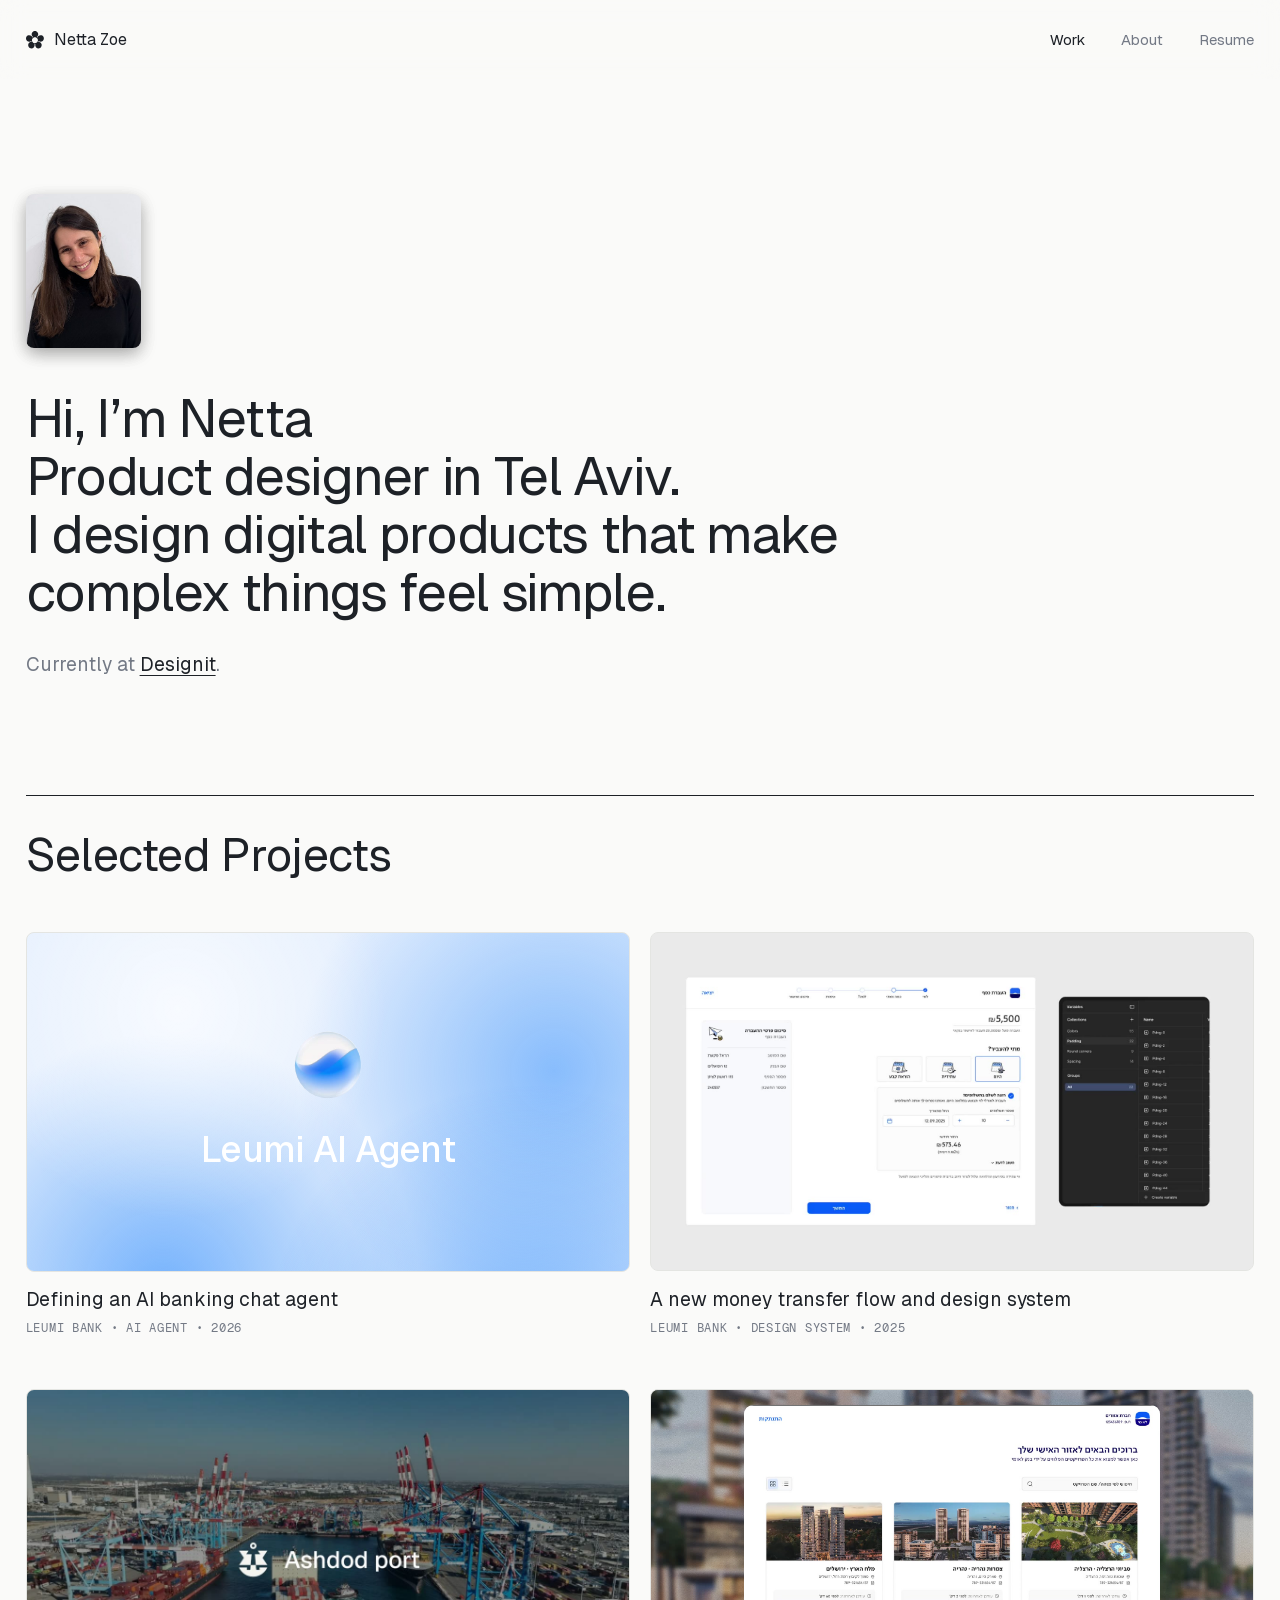
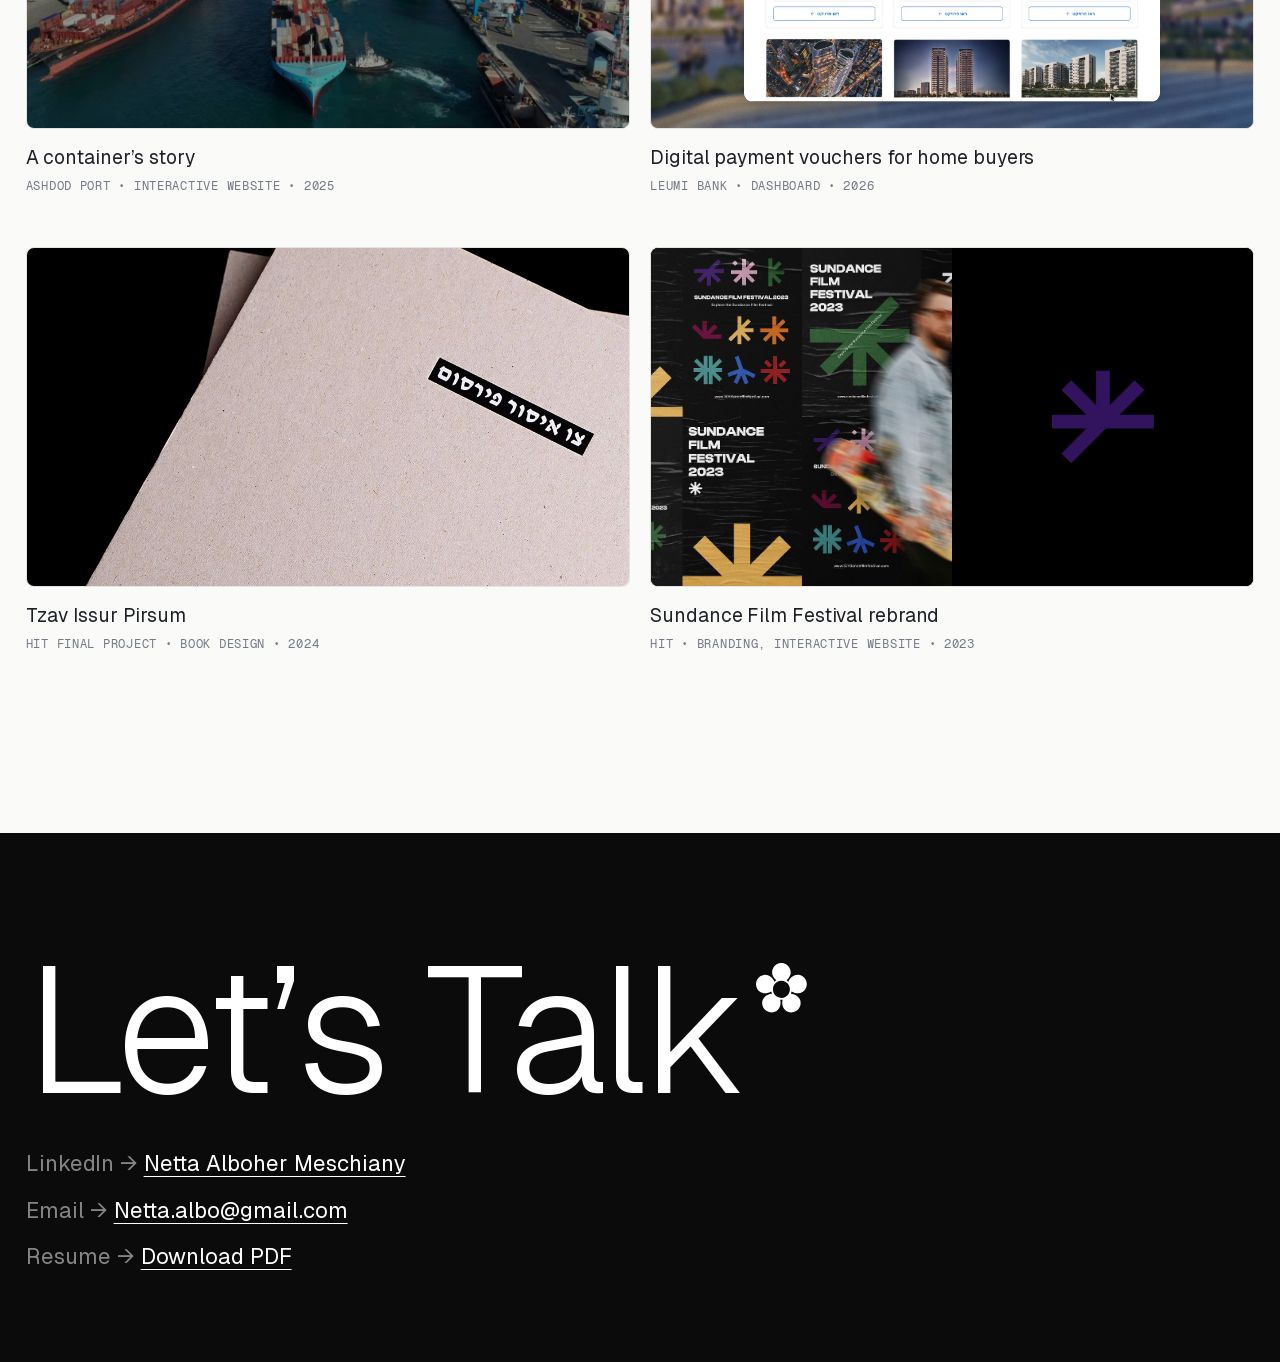
==== index.html @ 8f07b63f "Use www.nettazoe.com as the canonical address Co-Authored-By: Claude Opus 5.5 <noreply@anthropic.com" ====
<!doctype html>
<html lang="en">
<head>
<meta charset="utf-8">
<meta name="viewport" content="width=device-width, initial-scale=1, viewport-fit=cover">
<title>Netta Zoe Portfolio</title>
<meta name="description" content="Netta Zoe, product designer based in Tel Aviv. Currently at Designit.">
<link rel="canonical" href="https://www.nettazoe.com/">
<meta property="og:type" content="website">
<meta property="og:site_name" content="Netta Zoe">
<meta property="og:title" content="Netta Zoe Portfolio">
<meta property="og:description" content="Netta Zoe, product designer based in Tel Aviv. Currently at Designit.">
<meta property="og:url" content="https://www.nettazoe.com/">
<meta property="og:image" content="https://www.nettazoe.com/assets/og.jpg">
<meta name="twitter:card" content="summary_large_image">
<link rel="preload" href="assets/fonts/Geist-Variable.woff2" as="font" type="font/woff2" crossorigin>
<link rel="icon" href="assets/favicon.svg" type="image/svg+xml">
<link rel="icon" href="assets/favicon-32.png" type="image/png" sizes="32x32">
<link rel="apple-touch-icon" href="assets/apple-touch-icon.png">
<meta name="theme-color" content="#fafaf9">
<link rel="stylesheet" href="styles.css">
</head>
<body>
<script>(() => {
  if ('scrollRestoration' in history) history.scrollRestoration = 'manual';
  const top = () => { if (location.hash) return; const h = document.documentElement, prev = h.style.scrollBehavior; h.style.scrollBehavior = 'auto'; window.scrollTo({ top: 0, left: 0, behavior: 'instant' }); h.style.scrollBehavior = prev; };
  top(); document.addEventListener('DOMContentLoaded', top); addEventListener('load', top); addEventListener('pageshow', top);
})();</script>

<svg width="0" height="0" style="position:absolute" aria-hidden="true">
  <symbol id="flower" viewBox="0 0 20 20"><path d="M6.01581 19.3153C5.36836 19.3153 4.76588 19.1445 4.20837 18.8028C3.66883 18.479 3.22821 18.0384 2.88651 17.4809C2.56279 16.9234 2.40093 16.3119 2.40093 15.6465C2.40093 14.6753 2.76062 13.848 3.48 13.1646C4.21736 12.4812 5.13457 12.0856 6.23162 11.9777L5.96185 11.1144C5.60216 11.3122 5.18852 11.4831 4.72092 11.627C4.27131 11.7708 3.83968 11.8428 3.42604 11.8428C2.7786 11.8428 2.19411 11.6809 1.67256 11.3572C1.16899 11.0155 0.76434 10.5749 0.458604 10.0353C0.152868 9.47782 0 8.88433 0 8.25487C0 7.57146 0.16186 6.95999 0.485581 6.42046C0.827286 5.86294 1.26791 5.42232 1.80744 5.0986C2.34697 4.77488 2.94046 4.61302 3.5879 4.61302C4.32527 4.61302 5.03565 4.87379 5.71906 5.39534C6.40247 5.91689 6.89705 6.54635 7.20278 7.28371L7.90418 6.74418C7.41859 6.29457 7.02294 5.79999 6.7172 5.26046C6.42945 4.70294 6.28557 4.1724 6.28557 3.66883C6.28557 2.98542 6.44743 2.37395 6.77115 1.83442C7.09487 1.2769 7.5265 0.836278 8.06604 0.512557C8.62355 0.170852 9.23503 0 9.90045 0C10.5659 0 11.1773 0.170852 11.7349 0.512557C12.2924 0.836278 12.733 1.2769 13.0567 1.83442C13.3984 2.39194 13.5693 3.00341 13.5693 3.66883C13.5693 4.1724 13.4164 4.71193 13.1107 5.28744C12.8049 5.84495 12.4183 6.33053 11.9507 6.74418L12.6521 7.28371C12.9578 6.52836 13.4434 5.89891 14.1088 5.39534C14.7922 4.87379 15.5116 4.61302 16.267 4.61302C16.9144 4.61302 17.5079 4.77488 18.0474 5.0986C18.6049 5.42232 19.0456 5.86294 19.3693 6.42046C19.693 6.95999 19.8549 7.57146 19.8549 8.25487C19.8549 8.88433 19.693 9.47782 19.3693 10.0353C19.0635 10.5749 18.6499 11.0155 18.1283 11.3572C17.6248 11.6809 17.0673 11.8428 16.4558 11.8428C15.6465 11.8428 14.7922 11.6 13.893 11.1144L13.6232 11.9777C14.3426 12.0496 14.9901 12.2564 15.5656 12.5981C16.1411 12.9218 16.5997 13.3535 16.9414 13.893C17.2831 14.4146 17.4539 14.999 17.4539 15.6465C17.4539 16.2939 17.2831 16.8964 16.9414 17.4539C16.6177 18.0114 16.186 18.4611 15.6465 18.8028C15.107 19.1445 14.5045 19.3153 13.8391 19.3153C12.8139 19.3153 11.9597 18.9646 11.2763 18.2632C10.5929 17.5439 10.2511 16.6266 10.2511 15.5116C10.2511 15.098 10.2961 14.7113 10.386 14.3516H9.46882C9.50479 14.5315 9.53177 14.7203 9.54975 14.9181C9.58572 15.1159 9.60371 15.3138 9.60371 15.5116C9.60371 16.6087 9.262 17.5169 8.57859 18.2363C7.89518 18.9556 7.04092 19.3153 6.01581 19.3153ZM9.90045 13.6502C10.5119 13.6502 11.0694 13.4973 11.573 13.1916C12.0766 12.8859 12.4812 12.4812 12.787 11.9777C13.0927 11.4741 13.2456 10.9166 13.2456 10.3051C13.2456 9.69363 13.0927 9.13611 12.787 8.63255C12.4812 8.12898 12.0766 7.72433 11.573 7.41859C11.0694 7.11286 10.5119 6.95999 9.90045 6.95999C9.28898 6.95999 8.73146 7.11286 8.2279 7.41859C7.74232 7.72433 7.34666 8.12898 7.04092 8.63255C6.75317 9.13611 6.60929 9.69363 6.60929 10.3051C6.60929 10.9166 6.75317 11.4831 7.04092 12.0046C7.34666 12.5082 7.75131 12.9129 8.25487 13.2186C8.75844 13.5063 9.30696 13.6502 9.90045 13.6502Z"/></symbol>
  <symbol id="arrow" viewBox="0 0 16 16"><path d="M4 12 12 4M5.5 4H12v6.5"/></symbol>
</svg>
<header class="nav">
  <div class="wrap wide">
    <a class="brand" href="index.html"><svg><use href="#flower"/></svg>Netta Zoe</a>
    <nav class="nav-links"><a href="index.html#work" aria-current="page">Work</a><a href="about.html">About</a><a href="assets/resume.pdf" target="_blank" rel="noopener">Resume</a></nav>
  </div>
</header>

<main class="wrap wide">
  <section class="hero">
    <div class="photo-stack" tabindex="0" aria-label="Photos of Netta">
      <figure class="ps-back"><div class="media "><img src="assets/bookstore.jpg" alt="Netta browsing art books in a bookshop" loading="lazy"></div></figure>
      <figure class="ps-mid"><div class="media"><video src="assets/moment.mp4" poster="assets/moment.jpg" autoplay muted loop playsinline aria-label="Netta, short clip"></video></div></figure>
      <figure class="ps-front"><div class="media "><img src="assets/portrait.jpg" alt="Netta Zoe" loading="lazy"></div></figure>
    </div>
    <h1><span class="hi">Hi, I’m Netta</span>
      Product designer in Tel&nbsp;Aviv.<br>I design digital products that make complex things feel simple.</h1>
    <p class="lede">Currently at <a href="https://www.designit.com" target="_blank" rel="noopener">Designit</a>.</p>
  </section>

  <h2 class="section-title" id="work">Selected Projects</h2>
</main>
<section class="work">
  <div class="grid">
      <a class="card" href="leumi-ai.html" style="order:0">
        <div class="card-media" style="--ratio:4 / 3"><div class="media live with-orb" role="img" aria-label="Leumi AI Agent">
          <div class="live-bg"><i></i><i></i><i></i><i></i></div>
          <div class="live-title"><video class="orb" src="assets/leumi-orb.mp4" poster="assets/leumi-orb.jpg" autoplay muted loop playsinline aria-hidden="true"></video><b>Leumi AI Agent</b></div>
        </div></div>
        <div class="card-text"><h3>Defining an AI banking chat agent</h3><p>Leumi Bank • AI Agent • 2026</p></div>
      </a>
      <a class="card" href="transfer.html" style="order:1">
        <div class="card-media" style="--ratio:4 / 3"><div class="media vid contain"><video src="assets/transfer-loop.mp4" poster="assets/transfer-loop.jpg" autoplay muted loop playsinline aria-label="Transfer Money: the new transfer flow beside design system components"></video></div></div>
        <div class="card-text"><h3>A new money transfer flow and design system</h3><p>Leumi Bank • Design system • 2025</p></div>
      </a>
      <a class="card" href="ashdod.html" style="order:2">
        <div class="card-media" style="--ratio:4 / 3"><div class="media vid"><video src="assets/ashdod-film.mp4" poster="assets/ashdod-film.jpg" autoplay muted loop playsinline aria-label="A Container’s Story: desktop and mobile screens of the Ashdod Port site"></video></div></div>
        <div class="card-text"><h3>A container’s story</h3><p>Ashdod Port • Interactive website • 2025</p></div>
      </a>
      <a class="card" href="vouchers.html" style="order:3">
        <div class="card-media" style="--ratio:4 / 3"><div class="media window-shot"><img class="ws-bg" src="assets/vouchers-bg.jpg" alt="" aria-hidden="true"><div class="ws-win"><img src="assets/vouchers-screen.jpg" alt="Payment vouchers dashboard: the projects overview"></div></div></div>
        <div class="card-text"><h3>Digital payment vouchers for home buyers</h3><p>Leumi Bank • Dashboard • 2026</p></div>
      </a>
      <a class="card" href="book.html" style="order:4">
        <div class="card-media" style="--ratio:4 / 3"><div class="media "><img src="assets/book.jpg" alt="Tzav Issur Pirsum" loading="lazy"></div></div>
        <div class="card-text"><h3>Tzav Issur Pirsum</h3><p>HIT final project • Book design • 2024</p></div>
      </a>
      <a class="card" href="sundance.html" style="order:5">
        <div class="card-media" style="--ratio:4 / 3"><div class="media sund"><img class="sd-p" src="assets/sundance.jpg" alt="Sundance Film Festival 2023 posters" loading="lazy"><div class="sd-c"><svg class="sd-i on" aria-hidden="true" viewBox="0 0 153 159" fill="none" xmlns="http://www.w3.org/2000/svg"><g clip-path="url(#clip0_2002_969)"><path d="M70.156 0.00297546V158.097H91.501V0.00297546H70.156Z" fill="#E6E6E6"/><path d="M77.4217 90.7477L129.175 142.501L144.268 127.408L92.5149 75.6545L77.4217 90.7477Z" fill="#E6E6E6"/><path d="M19.7043 33.0283L47.9309 61.2549L63.0241 46.1617L34.7975 17.935L19.7043 33.0283Z" fill="#E6E6E6"/><path d="M34.7927 140.174L63.0193 111.947L47.9261 96.854L19.6995 125.081L34.7927 140.174Z" fill="#E6E6E6"/><path d="M86.5166 88.4393L144.256 30.7002L129.162 15.607L71.4234 73.3461L86.5166 88.4393Z" fill="#E6E6E6"/><path d="M-0.0120239 89.7227H82.7219V68.3776H-0.0120239V89.7227Z" fill="#E6E6E6"/><path d="M69.4659 89.7227H152.2V68.3776H69.4659V89.7227Z" fill="#E6E6E6"/></g><defs><clipPath id="clip0_2002_969"><rect width="158.094" height="152.212" fill="white" transform="matrix(0 -1 1 0 0 158.094)"/></clipPath></defs></svg><svg class="sd-i" aria-hidden="true" viewBox="0 0 155 161" fill="none" xmlns="http://www.w3.org/2000/svg"><g clip-path="url(#clip0_2002_1121)"><path d="M154.98 72.8311H0.000610352V93.692H154.98V72.8311Z" fill="#E2AD4E"/><path d="M70.0935 75.8818L15.3 130.509L30.0959 145.26L84.8894 90.6327L70.0935 75.8818Z" fill="#E2AD4E"/><path d="M67.0292 76.0524V160.514H87.9537V76.0524H67.0292Z" fill="#E2AD4E"/><path d="M68.276 88.833L124.878 145.263L139.674 130.512L83.0719 74.082L68.276 88.833Z" fill="#E2AD4E"/><path d="M57.5088 48.5985L23.8138 15.0059L9.01794 29.7568L42.7129 63.3494L57.5088 48.5985Z" fill="#E2AD4E"/><path d="M67.0292 -0.00325012V47.5039H87.9537V-0.00325012H67.0292Z" fill="#E2AD4E"/><path d="M112.264 63.3446L145.959 29.752L131.163 15.001L97.4681 48.5936L112.264 63.3446Z" fill="#E2AD4E"/></g><defs><clipPath id="clip0_2002_1121"><rect width="154.979" height="160.514" fill="white"/></clipPath></defs></svg><svg class="sd-i" aria-hidden="true" viewBox="0 0 161 162" fill="none" xmlns="http://www.w3.org/2000/svg"><path d="M0.000106812 91.1895L160.687 91.1895V69.4943L0.000106812 69.4943V91.1895Z" fill="#128E53"/><path d="M87.7946 88.2448L144.831 31.208L129.491 15.8672L72.4538 72.904L87.7946 88.2448Z" fill="#128E53"/><path d="M91.1912 42.0392V0L69.496 0V42.0392H91.1912Z" fill="#128E53"/><path d="M91.1912 161.897V119.857H69.496V161.897H91.1912Z" fill="#128E53"/><path d="M89.8921 74.5535L31.2058 15.8672L15.865 31.208L74.5513 89.8943L89.8921 74.5535Z" fill="#128E53"/><path d="M72.4508 91.7366L129.488 148.773L144.828 133.433L87.7917 76.3958L72.4508 91.7366Z" fill="#128E53"/><path d="M74.5525 74.7463L15.8662 133.433L31.207 148.773L89.8933 90.0872L74.5525 74.7463Z" fill="#128E53"/></svg><svg class="sd-i" aria-hidden="true" viewBox="0 0 162 147" fill="none" xmlns="http://www.w3.org/2000/svg"><path d="M80.6538 146.255V60.3008" stroke="#214EB0" stroke-width="22.8669" stroke-miterlimit="10"/><path d="M161.305 65.7412H0" stroke="#214EB0" stroke-width="22.8669" stroke-miterlimit="10"/><path d="M22.8911 123.4L138.4 8.0918" stroke="#214EB0" stroke-width="22.8669" stroke-miterlimit="10"/><path d="M138.4 123.4L22.8911 8.0918" stroke="#214EB0" stroke-width="22.8669" stroke-miterlimit="10"/></svg><svg class="sd-i" aria-hidden="true" viewBox="0 0 151 172" fill="none" xmlns="http://www.w3.org/2000/svg"><path d="M150.828 91.7695H0V110.758H150.828V91.7695Z" fill="#5D012D"/><path d="M69.4146 93.4365L14.8875 144.279L29.287 157.706L83.8142 106.863L69.4146 93.4365Z" fill="#5D012D"/><path d="M65.2324 97.9847V171.583H85.5965V97.9847H65.2324Z" fill="#5D012D"/><path d="M66.4454 106.348L121.531 157.711L135.931 144.284L80.845 92.9209L66.4454 106.348Z" fill="#5D012D"/><path d="M150.828 60.8232H0V79.8113H150.828V60.8232Z" fill="#5D012D"/><path d="M83.8145 64.7324L29.2874 13.8896L14.8878 27.3162L69.415 78.159L83.8145 64.7324Z" fill="#5D012D"/><path d="M85.5967 73.5983V0L65.2326 0V73.5983H85.5967Z" fill="#5D012D"/><path d="M80.8544 78.6701L135.94 27.3066L121.54 13.88L66.4548 65.2435L80.8544 78.6701Z" fill="#5D012D"/></svg><svg class="sd-i" aria-hidden="true" viewBox="0 0 171 155" fill="none" xmlns="http://www.w3.org/2000/svg"><path d="M85.3608 4.73378e-05L85.3608 85.3613" stroke="#32135E" stroke-width="23.023" stroke-miterlimit="10"/><path d="M9.46755e-05 85.3604L170.723 85.3604" stroke="#32135E" stroke-width="23.023" stroke-miterlimit="10"/><path d="M146.495 24.2301L24.2428 146.482" stroke="#32135E" stroke-width="23.023" stroke-miterlimit="10"/><path d="M24.2423 24.2284L89.9934 89.9795" stroke="#32135E" stroke-width="23.023" stroke-miterlimit="10"/></svg><svg class="sd-i" aria-hidden="true" viewBox="0 0 154 154" fill="none" xmlns="http://www.w3.org/2000/svg"><g clip-path="url(#clip0_2002_1061)"><path d="M153.596 66.4287H0V87.1664H153.596V66.4287Z" fill="#921413"/><path d="M123.767 15.161L15.1582 123.77L29.822 138.433L138.431 29.8248L123.767 15.161Z" fill="#921413"/><path d="M66.4292 -0.000915527L66.4292 153.595H87.1669L87.1669 -0.000915527H66.4292Z" fill="#921413"/><path d="M67.6703 82.3295L123.767 138.426L138.43 123.762L82.3341 67.6657L67.6703 82.3295Z" fill="#921413"/><path d="M56.9962 42.3258L23.6021 8.93164L8.93826 23.5954L42.3324 56.9896L56.9962 42.3258Z" fill="#921413"/></g><defs><clipPath id="clip0_2002_1061"><rect width="153.596" height="153.596" fill="white"/></clipPath></defs></svg><svg class="sd-i" aria-hidden="true" viewBox="0 0 128 164" fill="none" xmlns="http://www.w3.org/2000/svg"><g clip-path="url(#clip0_2002_1075)"><path d="M127.945 70.7119H-0.000488281V92.7862H127.945V70.7119Z" fill="#114F22"/><path d="M81.743 66.1315L16.1343 131.74L31.7432 147.349L97.3519 81.7404L81.743 66.1315Z" fill="#114F22"/><path d="M70.71 0.00386047L70.71 163.499H92.7843L92.7843 0.00386047H70.71Z" fill="#114F22"/><path d="M12.7696 28.3722L72.4814 88.084L88.0903 72.4751L28.3785 12.7633L12.7696 28.3722Z" fill="#114F22"/></g><defs><clipPath id="clip0_2002_1075"><rect width="127.945" height="163.495" fill="white"/></clipPath></defs></svg><svg class="sd-i" aria-hidden="true" viewBox="0 0 154 144" fill="none" xmlns="http://www.w3.org/2000/svg"><path d="M153.596 71.9893H0" stroke="#061C54" stroke-width="24.2237" stroke-miterlimit="10"/><path d="M21.7979 136.106L131.786 7.88574" stroke="#061C54" stroke-width="24.2237" stroke-miterlimit="10"/><path d="M131.786 136.106L21.7979 7.88574" stroke="#061C54" stroke-width="24.2237" stroke-miterlimit="10"/></svg><svg class="sd-i" aria-hidden="true" viewBox="0 0 164 164" fill="none" xmlns="http://www.w3.org/2000/svg"><g clip-path="url(#clip0_2002_1097)"><path d="M163.282 70.6162H0.000488281V92.6617H163.282V70.6162Z" fill="#CC96B0"/><path d="M131.572 16.1204L16.1147 131.578L31.7033 147.167L147.161 31.709L131.572 16.1204Z" fill="#CC96B0"/><path d="M70.6191 -0.000610352L70.6191 163.281H92.6647L92.6647 -0.000610352H70.6191Z" fill="#CC96B0"/><path d="M71.9384 87.5214L131.572 147.155L147.161 131.567L87.5269 71.9328L71.9384 87.5214Z" fill="#CC96B0"/><path d="M40.6779 25.0934L25.0894 9.50488L9.50082 25.0934L25.0894 40.6819L40.6779 25.0934Z" fill="#CC96B0"/></g><defs><clipPath id="clip0_2002_1097"><rect width="163.282" height="163.282" fill="white"/></clipPath></defs></svg><svg class="sd-i" aria-hidden="true" viewBox="0 0 157 163" fill="none" xmlns="http://www.w3.org/2000/svg"><path d="M156.363 86.4043H0V104.526H156.363V86.4043Z" fill="#636363"/><path d="M71.9598 87.9953L15.4316 136.52L30.3596 149.334L86.8878 100.81L71.9598 87.9953Z" fill="#636363"/><path d="M67.6265 92.3381V162.58H88.7379V92.3381H67.6265Z" fill="#636363"/><path d="M68.8915 100.312L125.999 149.333L140.927 136.519L83.8195 87.4976L68.8915 100.312Z" fill="#636363"/><path d="M86.889 61.78L30.3608 13.2559L15.4328 26.0702L71.961 74.5943L86.889 61.78Z" fill="#636363"/><path d="M88.7388 70.242V0L67.6274 0V70.242H88.7388Z" fill="#636363"/><path d="M83.8221 75.0807L140.929 26.0596L126.001 13.2453L68.8941 62.2664L83.8221 75.0807Z" fill="#636363"/><path d="M83.8251 75.0852H71.9422L15.4302 26.0638L30.3644 13.2441L83.8251 75.0852Z" fill="#636363"/></svg><svg class="sd-i" aria-hidden="true" viewBox="0 0 154 154" fill="none" xmlns="http://www.w3.org/2000/svg"><g clip-path="url(#clip0_2002_1150)"><path d="M76.7856 153.571V0" stroke="#D46416" stroke-width="20.7101" stroke-miterlimit="10"/><path d="M153.571 76.7852H0" stroke="#D46416" stroke-width="20.7101" stroke-miterlimit="10"/><path d="M21.7939 131.765L131.764 21.7949" stroke="#D46416" stroke-width="20.7101" stroke-miterlimit="10"/><path d="M131.764 131.765L21.7939 21.7949" stroke="#D46416" stroke-width="20.7101" stroke-miterlimit="10"/></g><defs><clipPath id="clip0_2002_1150"><rect width="153.571" height="153.571" fill="white"/></clipPath></defs></svg></div><script>(()=>{const c=document.currentScript.previousElementSibling,s=c.querySelectorAll(".sd-i");if(matchMedia("(prefers-reduced-motion: reduce)").matches)return;let i=0;setInterval(()=>{s[i].classList.remove("on");i=(i+1)%s.length;s[i].classList.add("on")},400)})()</script></div></div>
        <div class="card-text"><h3>Sundance Film Festival rebrand</h3><p>HIT • Branding, Interactive website • 2023</p></div>
      </a>
  </div>
</section>
<div class="view-pill" aria-hidden="true"><svg viewBox="0 0 20 20"><use href="#flower"/></svg>view project</div>
<script>
(() => {
  const pill = document.querySelector('.view-pill');
  if (!pill || !matchMedia('(hover: hover) and (pointer: fine)').matches) return;
  let x = 0, y = 0, tx = 0, ty = 0, raf = 0;
  const loop = () => { x += (tx - x) * .22; y += (ty - y) * .22; pill.style.transform = `translate(${x}px, ${y}px)`; raf = (Math.abs(tx - x) + Math.abs(ty - y) > .3) ? requestAnimationFrame(loop) : 0; };
  document.querySelectorAll('.card .card-media').forEach(m => {
    m.addEventListener('pointerenter', e => { tx = x = e.clientX; ty = y = e.clientY; pill.style.transform = `translate(${x}px, ${y}px)`; pill.classList.add('on'); });
    m.addEventListener('pointermove', e => { tx = e.clientX; ty = e.clientY; if (!raf) raf = requestAnimationFrame(loop); });
    m.addEventListener('pointerleave', () => pill.classList.remove('on'));
  });
  addEventListener('scroll', () => pill.classList.remove('on'), { passive: true });
})();
</script>
<footer class="footer" id="contact">
  <div class="wrap wide">
    <p class="big">Let’s Talk <svg viewBox="0 0 40 40" aria-hidden="true"><use href="#flower"/></svg></p>
    <ul class="contacts">
      <li><span>LinkedIn → </span><a href="https://www.linkedin.com/in/netta-alboher/" target="_blank" rel="noopener">Netta Alboher Meschiany</a></li>
      <li><span>Email → </span><a href="mailto:Netta.albo@gmail.com">Netta.albo@gmail.com</a></li>
      <li><span>Resume → </span><a href="assets/resume.pdf" target="_blank" rel="noopener">Download PDF</a></li>
    </ul>
  </div>
</footer>
<button type="button" class="to-top" aria-label="Back to top"><svg viewBox="0 0 24 24" aria-hidden="true"><path d="M12 19V5M5 12l7-7 7 7"/></svg></button>
<script>(() => { const b = document.querySelector('.to-top'); const f = () => b.classList.toggle('on', scrollY > 500); addEventListener('scroll', f, { passive: true }); f(); b.onclick = () => scrollTo({ top: 0, behavior: matchMedia('(prefers-reduced-motion: reduce)').matches ? 'auto' : 'smooth' }); })();</script>
<div class="cv" hidden role="dialog" aria-label="Resume"><div class="cv-bar"><a class="cv-dl" href="assets/resume.pdf" download="Netta_Zoe_CV.pdf">Download PDF</a><button type="button" class="cv-x" aria-label="Close"><svg viewBox="0 0 24 24" aria-hidden="true"><path d="M6 6l12 12M18 6L6 18"/></svg></button></div><img src="assets/resume.jpg" alt="Netta Zoe, resume" loading="lazy"></div>
<script>(() => {
  const cv = document.querySelector('.cv'); if (!cv) return;
  const open = e => { e.preventDefault(); cv.hidden = false; requestAnimationFrame(() => cv.classList.add('on')); document.body.style.overflow = 'hidden'; cv.querySelector('.cv-x').focus({ focusVisible: false }); };
  const close = () => { cv.classList.remove('on'); document.body.style.overflow = ''; setTimeout(() => cv.hidden = true, 250); };
  document.querySelectorAll('a[href="assets/resume.pdf"]:not(.cv-dl)').forEach(a => a.addEventListener('click', open));
  cv.addEventListener('click', e => { if (e.target === cv || e.target.closest('.cv-x')) close(); });
  addEventListener('keydown', e => { if (e.key === 'Escape' && !cv.hidden) close(); });
  const dl = cv.querySelector('.cv-dl');
  if (window.claude && window.claude.use) {
    const dlp = window.claude.use('downloads');
    dl.addEventListener('click', async e => {
      e.preventDefault();
      const d = await dlp; if (!d) return;
      try { const blob = await (await fetch(dl.getAttribute('href'))).blob(); await d.save({ filename: 'Netta_Zoe_CV.pdf', data: blob }); } catch (err) {}
    });
  }
})();</script>
</body>
</html>
---- styles.css ----
@font-face { font-family: "Geist Mono"; font-weight: 400; font-display: swap; src: url("assets/fonts/GeistMono-Regular.woff2") format("woff2"); }
@font-face { font-family: "Geist Mono"; font-weight: 500; font-display: swap; src: url("assets/fonts/GeistMono-Medium.woff2") format("woff2"); }
/* Geist, self-hosted (variable, 100–900) */
@font-face { font-family: "Geist"; font-weight: 100 900; font-style: normal; font-display: swap; src: url("assets/fonts/Geist-Variable.woff2") format("woff2"); }

/* Layout: generous margins (gutter up to 120px, max 1120px), airy vertical rhythm. Home = nav, one-line serif statement, experience list, 2-col project grid, black "Let's Talk". Case studies = 760px reading column with wide media. */
:root {
  --bg: #fafaf9;
  --fg: #1d2127;
  --muted: #737985;
  --line: #e4e5e2;
  --strong-line: #1d2127;
  --surface: #efefec;
  --card: #ffffff;
  --chip: #f7ff66;
  --chip-fg: #16181c;
  --wave: #f24a12;
  --footer: #0b0b0c;
  --footer-fg: #ffffff;

  --serif: "Geist", "Helvetica Neue", Arial, sans-serif;
  --sans: "Geist", "Helvetica Neue", Arial, system-ui, sans-serif;
  --mono: "Geist Mono", ui-monospace, "SFMono-Regular", Menlo, monospace;

  --gutter: clamp(24px, 8vw, 120px);
  --max: 1120px;
  --text: 760px;
  --wide-max: 1680px;
  --wide-gutter: clamp(16px, 2vw, 28px);
  --space-xl: clamp(96px, 14vw, 180px);
  --space-l: clamp(72px, 10vw, 128px);
  color-scheme: light;
}
@media (prefers-color-scheme: dark) {
  :root:not([data-theme="light"]) {
    --bg: #111214; --fg: #eceae4; --muted: #9a9ca3; --line: #2a2c30; --strong-line: #eceae4;
    --surface: #1c1d20; --card: #17181b; --chip: #f7ff66; --chip-fg: #16181c;
    --footer: #000000; --footer-fg: #ffffff;
    color-scheme: dark;
  }
}
:root[data-theme="dark"] {
  --bg: #111214; --fg: #eceae4; --muted: #9a9ca3; --line: #2a2c30; --strong-line: #eceae4;
  --surface: #1c1d20; --card: #17181b; --chip: #f7ff66; --chip-fg: #16181c;
  --footer: #000000; --footer-fg: #ffffff;
  color-scheme: dark;
}

* { box-sizing: border-box; }
body { margin: 0; background: var(--bg); color: var(--fg); font-family: var(--sans); font-size: 16px; line-height: 1.55; -webkit-font-smoothing: antialiased; }
a { color: inherit; }
a:focus-visible { outline: 2px solid var(--fg); outline-offset: 4px; border-radius: 6px; }
img { max-width: 100%; display: block; }
.wrap { max-width: calc(var(--max) + 2 * var(--gutter)); margin: 0 auto; padding-inline: var(--gutter); }
/* Home: everything shares the project grid's width and side margin */
.wrap.wide { max-width: var(--wide-max); padding-inline: var(--wide-gutter); }
.label { font-family: var(--mono); font-size: 13px; letter-spacing: .08em; text-transform: uppercase; color: var(--muted); margin: 0; }
.serif { font-family: var(--serif); font-weight: 400; letter-spacing: -0.02em; text-wrap: balance; }

/* Nav */
.nav { position: sticky; top: env(safe-area-inset-top, 0px); z-index: 10; background: color-mix(in srgb, var(--bg) 86%, transparent); backdrop-filter: blur(12px); -webkit-backdrop-filter: blur(12px); }
.nav .wrap { display: flex; align-items: center; justify-content: space-between; gap: 16px; padding-block: 28px; }
.brand { display: flex; align-items: center; gap: 10px; text-decoration: none; line-height: 1.25; }
.brand svg { width: 18px; height: 18px; fill: var(--fg); flex: none; transition: transform 2.2s cubic-bezier(.3,.5,.3,1); }
/* Flower spins a full turn on hover */
.brand:hover svg, .brand:focus-visible svg { transform: rotate(360deg); }
.brand-text b { display: block; font-weight: 500; }
.brand-text span { color: var(--muted); font-size: 14px; }
.nav-links { display: flex; gap: clamp(18px, 3vw, 36px); font-size: 15px; }
.nav-links a { text-decoration: none; color: var(--muted); transition: color .2s; }
.nav-links a:hover, .nav-links a[aria-current] { color: var(--fg); }

/* Media frame */
.media { position: relative; border-radius: 14px; overflow: hidden; background: var(--surface); max-width: 100%; aspect-ratio: 16 / 9; }
.media img { position: absolute; inset: 0; width: 100%; height: 100%; object-fit: cover; }
.media .ph { position: absolute; inset: 0; display: grid; place-content: center; text-align: center; gap: 6px; padding: 16px; font-family: var(--mono); font-size: 11px; letter-spacing: .08em; text-transform: uppercase; color: var(--muted); }
.media .ph strong { font-weight: 500; color: var(--fg); text-transform: none; letter-spacing: .02em; font-size: 12px; }
.media .tag { position: absolute; top: 14px; left: 16px; z-index: 2; font-family: var(--mono); font-size: 11px; letter-spacing: .1em; text-transform: uppercase; color: var(--muted); }

/* Chips */
.chips { display: flex; gap: 6px; flex-wrap: wrap; }
.chip { background: var(--chip); color: var(--chip-fg); border-radius: 999px; padding: 5px 12px; font-size: 13px; line-height: 1.3; white-space: nowrap; }

/* ---------- Home ---------- */
/* Hero (Netta's original top) */
/* Hero: photo stack + greeting (reference: piet.website) */
.hero { display: flex; flex-direction: column; align-items: flex-start; gap: 28px; padding-block: clamp(56px, 9vw, 140px) clamp(72px, 9vw, 140px); max-width: 860px; }
.hero h1 { font-family: var(--sans); font-weight: 400; margin: 0; font-size: clamp(32px, 4.2vw, 58px); line-height: 1.08; letter-spacing: -0.025em; text-wrap: pretty; }
.hero .hi { display: block; }
.hero .lede { font-size: clamp(17px, 1.5vw, 21px); color: var(--muted); margin: 0; }
.hero .lede a { color: var(--fg); text-underline-offset: 4px; }

.photo-stack { position: relative; width: clamp(92px, 9vw, 124px); aspect-ratio: 3 / 4; outline: none; cursor: default; margin-bottom: 14px; }
.photo-stack figure { position: absolute; inset: 0; margin: 0; transition: transform .6s cubic-bezier(.2,.8,.2,1); }
.photo-stack .media { width: 100%; height: 100%; aspect-ratio: auto; border-radius: 10px; border: 0; box-shadow: 0 6px 18px rgb(0 0 0 / .14); }
.ps-front { z-index: 2; }
.ps-mid { z-index: 1; transform: scale(.97); }
.ps-back { z-index: 0; transform: scale(.97); }
.photo-stack video { position: absolute; inset: 0; width: 100%; height: 100%; object-fit: cover; }
.photo-stack:hover .ps-front, .photo-stack:focus-visible .ps-front { transform: rotate(-7deg) translate(-6px, 2px); }
.photo-stack:hover .ps-mid, .photo-stack:focus-visible .ps-mid { transform: rotate(4deg) translate(58%, -2px) scale(.97); }
.photo-stack:hover .ps-back, .photo-stack:focus-visible .ps-back { transform: rotate(8deg) translate(110%, -14px) scale(.97); }

@keyframes flower-spin { from { transform: scale(1) rotate(0); } to { transform: scale(1) rotate(360deg); } }
@keyframes wave { 0%, 60%, 100% { transform: scale(1) rotate(0); } 15%, 45% { transform: scale(1) rotate(18deg); } 30% { transform: scale(1) rotate(-6deg); } }
@media (prefers-reduced-motion: reduce) { .hand { animation: none !important; } .photo-stack figure { transition: none; } }
.section-title { font-family: var(--serif); font-weight: 400; font-size: clamp(30px, 3.6vw, 48px); letter-spacing: -0.015em; margin: 0 0 40px; padding-top: 24px; border-top: 1px solid var(--strong-line); scroll-margin-top: 100px; }


.intro { padding-block: var(--space-l) var(--space-l); display: flex; flex-direction: column; gap: clamp(56px, 8vw, 96px); }
.intro h1 { font-size: clamp(38px, 5.4vw, 64px); line-height: 1.1; margin: 0; max-width: 18ch; }
.exp { list-style: none; padding: 0; margin: 0; display: grid; grid-template-columns: repeat(auto-fill, minmax(200px, 1fr)); gap: 28px 40px; }
.exp li { display: flex; flex-direction: column; gap: 3px; }
.exp .when { font-family: var(--mono); font-size: 12px; letter-spacing: .1em; text-transform: uppercase; color: var(--muted); margin-bottom: 6px; }
.exp .org { font-weight: 500; }
.exp .role { color: var(--muted); font-size: 15px; }

.work { padding: 0 var(--wide-gutter) var(--space-xl); max-width: var(--wide-max); margin: 0 auto; }
.grid { display: grid; grid-template-columns: repeat(2, minmax(0, 1fr)); gap: clamp(40px, 4vw, 64px) clamp(20px, 1.6vw, 28px); align-items: start; }
.col { display: flex; flex-direction: column; gap: clamp(40px, 4vw, 64px); min-width: 0; }
.card { text-decoration: none; display: flex; flex-direction: column; gap: 16px; }
.card-media { position: relative; }
.card .media { aspect-ratio: 16 / 9; border-radius: 4px; border: 1px solid var(--line); }
.card .media img { transition: transform .9s cubic-bezier(.2,.7,.2,1); }
.card:hover .media img, .card:focus-visible .media img { transform: scale(1.03); }
.card-media .chips { position: absolute; left: 16px; bottom: 16px; z-index: 2; }
.card-text { display: flex; flex-direction: column; align-items: flex-start; gap: 8px; }
.card h3 { font-family: var(--serif); font-weight: 400; font-size: clamp(19px, 1.5vw, 23px); line-height: 1.25; margin: 0; letter-spacing: -0.005em; min-width: 0; }
.card-text p { margin: 0; font-family: var(--mono); font-size: clamp(12px, .95vw, 15px); letter-spacing: .06em; text-transform: uppercase; color: var(--muted); white-space: nowrap; }
.card:hover h3 { text-decoration: underline; text-decoration-thickness: 1px; text-underline-offset: 5px; }

/* Footer */
.footer { background: var(--footer); color: var(--footer-fg); }
.footer .wrap { padding-block: clamp(64px, 9vw, 112px) clamp(56px, 7vw, 88px); display: flex; flex-direction: column; gap: 32px; }
.footer .big { font-family: var(--serif); font-weight: 300; font-size: clamp(64px, 14vw, 200px); line-height: .95; letter-spacing: -0.035em; margin: 0; display: flex; align-items: flex-start; gap: 14px; }
.footer .big svg { width: clamp(24px, 4vw, 56px); height: auto; fill: var(--footer-fg); margin-top: .1em; flex: none; }
.contacts { list-style: none; padding: 0; margin: 0; display: flex; flex-direction: column; gap: 12px; font-size: clamp(17px, 1.8vw, 22px); }
.contacts a { text-underline-offset: 5px; text-decoration-thickness: 1px; overflow-wrap: anywhere; }
.contacts span { color: color-mix(in srgb, var(--footer-fg) 50%, transparent); }

/* ---------- Case study ----------
   Template matched to the reference: a centered 768px reading column, a 280px sticky sidebar in the left
   gutter, 56px title, 32px section claims, 15px body, square media with a hairline border. */
.cs-layout { max-width: none; padding-inline: 24px; display: grid; grid-template-columns: minmax(0, 1fr) minmax(0, 768px) minmax(0, 1fr); column-gap: 32px; }
.cs-layout > .cs { grid-column: 2; }
.toc { display: none; }
.cs { display: flex; flex-direction: column; gap: 96px; padding-block: 48px 144px; min-width: 0; }
.cs .label { font-size: 14px; letter-spacing: .04em; }
.back { font-family: var(--mono); font-size: 14px; letter-spacing: .04em; text-transform: uppercase; color: var(--muted); text-decoration: none; }
.back:hover { color: var(--fg); }
.cs-head { display: flex; flex-direction: column; gap: 16px; }
.cs-head .label { margin-top: 0 !important; }
.cs-head h1 { font-size: clamp(38px, 4.4vw, 56px); line-height: 1.1; margin: 0; letter-spacing: -0.02em; }
.cs-head .lede { color: var(--muted); font-size: 17px; line-height: 1.55; margin: 0; max-width: 62ch; }
.cs-hero { display: flex; flex-direction: column; gap: 32px; margin-top: -64px; }
.cs-hero .media { aspect-ratio: 16 / 9; }
.facts { display: grid; grid-template-columns: repeat(4, minmax(0, 1fr)); gap: 24px 32px; margin: 0; }
.facts.facts-5 { grid-template-columns: repeat(5, minmax(0, 1fr)); }
.facts div { display: flex; flex-direction: column; gap: 8px; min-width: 0; }
.facts dt { font-family: var(--mono); font-size: 14px; letter-spacing: .04em; text-transform: uppercase; color: var(--muted); }
.facts dd { margin: 0; font-size: 15px; line-height: 1.5; color: var(--muted); }

.sec { display: flex; flex-direction: column; gap: 16px; scroll-margin-top: 96px; }
.sec h2 { font-size: 32px; line-height: 1.2; margin: 0; letter-spacing: -0.02em; font-family: var(--serif); font-weight: 400; text-wrap: balance; }
.sec h3 { font-family: var(--serif); font-weight: 400; font-size: 21px; line-height: 1.45; margin: 0; letter-spacing: -0.01em; text-wrap: balance; }
.sec p { color: var(--muted); font-size: 15px; line-height: 1.5; margin: 0; text-wrap: pretty; }
.sec p + p { margin-top: 4px; }
.sec .media { margin-top: 16px; aspect-ratio: 16 / 9; }
.media { border-radius: 0; }
.cs .media { border: 1px solid var(--line); }

/* Three plain columns (Overview / Opportunity style), no boxes */
.cards, .principles { display: grid; grid-template-columns: repeat(3, minmax(0, 1fr)); gap: 24px; margin: 16px 0 0; padding: 0; list-style: none; }
.principles { grid-template-columns: repeat(2, minmax(0, 1fr)); gap: 32px 24px; counter-reset: p; }
.cards > div, .principles li { display: flex; flex-direction: column; gap: 6px; min-width: 0; background: none; border: 0; padding: 0; }
.cards b, .principles b { font-family: var(--serif); font-weight: 400; font-size: 21px; line-height: 1.45; letter-spacing: -0.01em; }
.cards span, .principles span { color: var(--muted); font-size: 15px; line-height: 1.5; }
.principles li { counter-increment: p; }
.principles li::before { content: "0" counter(p); font-family: var(--mono); font-size: 13px; color: var(--muted); }

/* Media + text pair (Core flows style): media 60%, text beside it */
.sec .pair + .pair { margin-top: 48px; }
.pair { display: grid; grid-template-columns: minmax(0, 461fr) minmax(0, 275fr); gap: 32px; align-items: center; margin-top: 16px; }
.pair .media { margin-top: 0; aspect-ratio: 461 / 463; }
.pair-text { display: flex; flex-direction: column; gap: 6px; }

.strip { display: grid; grid-template-columns: repeat(5, minmax(0, 1fr)); gap: 12px; margin-top: 16px; }
.strip figure { margin: 0; display: flex; flex-direction: column; gap: 10px; min-width: 0; }
.strip .media { aspect-ratio: 9 / 19.5; margin-top: 0; }
.strip figcaption { font-size: 13px; color: var(--muted); line-height: 1.4; }

.reflection { list-style: none; padding: 0; margin: 0; }
.reflection li { border-top: 1px solid var(--line); padding-block: 16px; color: var(--muted); font-size: 15px; }
.todo { background: color-mix(in srgb, var(--chip) 40%, transparent); color: var(--fg); border-radius: 3px; padding-inline: 3px; box-decoration-break: clone; -webkit-box-decoration-break: clone; }
.next { border-top: 1px solid var(--line); padding-top: 28px; display: flex; justify-content: space-between; align-items: center; gap: 16px; flex-wrap: wrap; }
.next a { font-family: var(--serif); font-size: 28px; text-decoration: none; letter-spacing: -0.015em; }
.next a:hover { text-decoration: underline; text-decoration-thickness: 1px; text-underline-offset: 6px; }

/* Sidebar navigation (desktop) */
@media (min-width: 1100px) {
  .toc { grid-column: 1; grid-row: 1; justify-self: start; width: min(280px, 100%); display: flex; flex-direction: column; gap: 32px; position: sticky; top: calc(env(safe-area-inset-top, 0px) + 72px); align-self: start; padding-top: 48px; max-height: calc(100vh - 96px); overflow-y: auto; }
  .cs-layout > .cs { grid-row: 1; }
  .cs-head .back { display: none; }
}
.toc-back { display: inline-flex; align-items: center; gap: 10px; font-family: var(--mono); font-size: 14px; letter-spacing: .04em; text-transform: uppercase; color: var(--muted); text-decoration: none; transition: color .2s; }
.toc-back svg { width: 16px; height: 16px; stroke: currentColor; fill: none; stroke-width: 1.5; transition: transform .2s; }
.toc-back:hover { color: var(--fg); }
.toc-back:hover svg { transform: translateX(-3px); }
.toc ol { list-style: none; padding: 0; margin: 0; display: flex; flex-direction: column; gap: 10px; }
.toc ol a { color: var(--muted); text-decoration: none; font-size: 16px; line-height: 1.4; display: inline-flex; align-items: center; gap: 10px; transition: color .2s; }
.toc ol a::before { content: ""; width: 6px; height: 6px; border-radius: 50%; background: var(--chip); flex: none; margin-left: -16px; opacity: 0; transition: opacity .2s, margin .2s; box-shadow: 0 0 0 1px color-mix(in srgb, var(--fg) 15%, transparent); }
.toc ol a:hover, .toc ol a.active { color: var(--fg); }
.toc ol a.active::before { opacity: 1; margin-left: 0; }
html { scroll-behavior: smooth; }
@media (prefers-reduced-motion: reduce) { html { scroll-behavior: auto; } }

@media (max-width: 760px) {
  .hero { padding-block: 40px 64px; gap: 22px; }
  .nav .wrap { padding-block: 20px; }
  .brand-text span { display: none; }
  .grid { display: flex; flex-direction: column; gap: 48px; }
  .col { display: contents; }
  .card .media { aspect-ratio: 16 / 9; }
  .card-text p { white-space: normal; }
  .cs-layout { display: block; padding-inline: 20px; }
  .cs { gap: 72px; }
  .cs-hero { margin-top: -40px; }
  .facts, .facts.facts-5 { grid-template-columns: repeat(2, minmax(0, 1fr)); }
  .cards, .pair, .principles { grid-template-columns: 1fr; }
  .strip { grid-template-columns: repeat(2, minmax(0, 1fr)); }
}
@media (prefers-reduced-motion: reduce) { * { transition: none !important; } }

/* ---------- Live card (Leumi AI): the app's #499AFB glow, multiplied and drifting across the whole card; orb floats above the title ---------- */
.media.live { --glow: 73 154 251; background: #e6f0fe; container-type: inline-size; isolation: isolate; }
.live-bg { position: absolute; inset: 0; z-index: -1; overflow: hidden; animation: breathe 6s ease-in-out infinite; }
@keyframes breathe { 0%, 100% { opacity: .78; transform: scale(1); } 50% { opacity: 1; transform: scale(1.08); } }
.live-bg i { position: absolute; width: 85%; aspect-ratio: 1; border-radius: 50%; background: radial-gradient(closest-side, rgb(var(--glow) / var(--a)), rgb(var(--glow) / 0)); will-change: transform; }
.live-bg i:nth-child(1) { --a: .72; left: -20%; top: 30%;  animation: roam1 16s ease-in-out infinite alternate; }
.live-bg i:nth-child(2) { --a: .6;  left: 45%;  top: -35%; animation: roam2 19s ease-in-out infinite alternate; }
.live-bg i:nth-child(3) { --a: .66; left: 40%;  top: 45%;  animation: roam3 14s ease-in-out infinite alternate; }
.live-bg i:nth-child(4) { --a: .6;  left: -10%; top: -40%; width: 70%; animation: roam4 22s ease-in-out infinite alternate; background: radial-gradient(closest-side, rgb(255 255 255 / .7), rgb(255 255 255 / 0)); }
@keyframes roam1 { 50% { transform: translate(60%, -45%) scale(1.15); } 100% { transform: translate(95%, 5%) scale(.9); } }
@keyframes roam2 { 50% { transform: translate(-55%, 55%) scale(.9); } 100% { transform: translate(-85%, 15%) scale(1.2); } }
@keyframes roam3 { 50% { transform: translate(-70%, -30%) scale(1.2); } 100% { transform: translate(-20%, -75%) scale(.95); } }
@keyframes roam4 { 50% { transform: translate(70%, 70%) scale(1.1); } 100% { transform: translate(110%, 20%); } }
.live-title { position: absolute; inset: 0; display: flex; flex-direction: column; align-items: center; justify-content: center; gap: 3cqw; color: #fff; }
.live-title b { font-weight: 500; font-size: 6cqw; letter-spacing: -0.02em; }
.orb { display: none; width: 13cqw; aspect-ratio: 1; object-fit: cover; clip-path: circle(42.5% at 50% 50%); filter: drop-shadow(0 1.5cqw 2.5cqw rgb(11 59 177 / .25)); }
.media.live.with-orb .orb { display: block; }
@keyframes float { 0%, 100% { transform: translateY(0); } 50% { transform: translateY(-1.6cqw); } }
@media (prefers-reduced-motion: reduce) { .live-bg, .live-bg i, .orb { animation: none; } }
.card-media:has(.live) .chips { top: 16px; bottom: auto; }
@media (prefers-reduced-motion: reduce) { .live-bg i { animation: none; } }

/* ---------- Core flow stage: blurred photo + bluish gradient + phone mockup with the screen recording ---------- */
.media.stage { aspect-ratio: 1 / 1; container-type: size; isolation: isolate; background: #c9c0b2; border: 1px solid var(--line); }
.stage-bg { position: absolute; inset: -6%; width: 112%; height: 112%; object-fit: cover; filter: blur(12px) saturate(1.05); z-index: -3; }
.media.stage::after { content: ""; position: absolute; inset: 0; z-index: -1;
  background: linear-gradient(160deg, rgb(193 218 254 / .14), rgb(73 154 251 / .06) 55%, rgb(13 84 216 / .14)); }
/* iPhone frame: titanium edge, black bezel, side buttons */
.phone { position: absolute; left: 50%; top: 50%; translate: -50% -50%; height: 84cqh; aspect-ratio: 752 / 1626;
  padding: .9cqh; border-radius: 6.4cqh; background: #0d0e10;
  box-shadow: 0 0 0 .22cqh #4a4c51, 0 1.2cqh 3cqh rgb(0 0 0 / .18); }
.screen { position: relative; width: 100%; height: 100%; border-radius: 5.5cqh; overflow: hidden; background: #fff; }
.screen video { position: absolute; inset: 0; width: 100%; height: 100%; object-fit: cover; }
.island { position: absolute; top: 1.3cqh; left: 50%; translate: -50% 0; width: 31%; height: 3.4cqh; border-radius: 99px; background: #050506; }
.pbtn { position: absolute; width: .7cqh; border-radius: .4cqh; background: #2a2b2f; }
.pbtn.act { left: -1.05cqh; top: 15%; height: 3.6cqh; }
.pbtn.vup { left: -1.05cqh; top: 22%; height: 6.6cqh; }
.pbtn.vdn { left: -1.05cqh; top: 31%; height: 6.6cqh; }
.pbtn.pwr { right: -1.05cqh; top: 25%; height: 10cqh; }
.pair-flow { align-items: end; }
.pair-flow .media.stage { aspect-ratio: 1 / 1; }

/* Stage controls (pause/play + restart), shown on hover like the reference */
.stage-ctrl { position: absolute; top: 14px; right: 14px; z-index: 3; display: flex; gap: 8px; opacity: 0; transition: opacity .25s; }
.media.stage:hover .stage-ctrl, .media.stage:focus-within .stage-ctrl { opacity: 1; }
@media (hover: none) { .stage-ctrl { opacity: 1; } }
.stage-ctrl button { width: 34px; aspect-ratio: 1; border: 0; border-radius: 50%; display: grid; place-items: center; cursor: pointer;
  background: rgb(30 26 22 / .82); color: #fff; backdrop-filter: blur(6px); transition: transform .15s, background .2s; }
.stage-ctrl button:hover { background: rgb(30 26 22 / .95); transform: scale(1.05); }
.stage-ctrl button:focus-visible { outline: 2px solid #fff; outline-offset: 2px; }
.stage-ctrl svg { width: 15px; height: 15px; fill: currentColor; }
.stage-ctrl svg.stroke { fill: none; stroke: currentColor; stroke-width: 2.4; stroke-linecap: round; stroke-linejoin: round; }
.stage-ctrl .i-play { display: none; }
.media.stage.is-paused .i-play { display: block; }
.media.stage.is-paused .i-pause { display: none; }

/* Leumi AI motion film */
.media.stage.film { aspect-ratio: 16 / 9; container-type: normal; }
.media.stage.film::before, .media.stage.film::after { display: none; }
.media.stage.film video { position: absolute; inset: 0; width: 100%; height: 100%; object-fit: cover; }

/* Vouchers card: screen recording in a window over a blurred photo */
.media.window-shot { container-type: inline-size; background: #8a8f96; }
.window-shot .ws-bg { position: absolute; inset: 0; width: 100%; height: 100%; object-fit: cover; }
.window-shot .ws-win { position: absolute; left: 15.5%; width: 69%; top: 4.5%; aspect-ratio: 1786 / 1276; border-radius: 1.6cqw; overflow: hidden; background: #fff; box-shadow: 0 1.4cqw 4cqw -1cqw rgb(10 20 40 / .35); }
.window-shot .ws-win img { position: absolute; inset: 0; width: 100%; height: 100%; object-fit: cover; object-position: top; }
.card:hover .media.window-shot img, .card:focus-visible .media.window-shot img { transform: none; }

/* Transfer card: the Figma component's variants, cycling like the prototype */
.media.slides { background: #ededed; }
.slides .sl { position: absolute; inset: 0; background: var(--bg); display: grid; place-items: center; opacity: 0; transition: opacity .35s ease-in; }
.slides .sl.on { opacity: 1; }
.slides .sl img { position: absolute; inset: 0; width: 100%; height: 100%; object-fit: contain; }
.card:hover .media.slides img, .card:focus-visible .media.slides img { transform: none; }

/* Video card cover */
.media.vid video { position: absolute; inset: 0; width: 100%; height: 100%; object-fit: cover; }

/* Hover pill that follows the cursor over project cards (Figma: Frame 8) */
.view-pill { position: fixed; left: 0; top: 0; z-index: 50; pointer-events: none; display: inline-flex; align-items: center; gap: 8px;
  height: 39px; padding: 0 12px; border-radius: 30px; background: #080707; color: #efefef;
  font-family: var(--sans); font-size: 20px; line-height: 1; white-space: nowrap;
  opacity: 0; translate: -50% -50%; scale: .92; transition: opacity .18s ease-out, scale .25s cubic-bezier(.2,.7,.2,1); }
.view-pill.on { opacity: 1; scale: 1; }
.view-pill svg { width: 20px; height: 19px; fill: currentColor; animation: pill-spin 6s linear infinite; }
@keyframes pill-spin { to { transform: rotate(360deg); } }
@media (hover: hover) and (pointer: fine) { .card .card-media { cursor: none; } }
@media (prefers-reduced-motion: reduce) { .view-pill svg { animation: none; } }
.media.vid.contain { background: #eaeaea; }
.media.vid.contain video { object-fit: contain; }

/* Book case study */
.sec .media.tall { aspect-ratio: 2000 / 1366; }
.sec .media.wide { aspect-ratio: 2000 / 934; }
.sec .media.spread { aspect-ratio: 3 / 2; background: #fff; }
.sec .media.spread img { object-fit: contain; }
.sec .media.spread + .media.spread { margin-top: 24px; }
.trio { display: grid; grid-template-columns: repeat(3, minmax(0, 1fr)); gap: 16px; margin-top: 16px; }
.trio .media { margin-top: 0; aspect-ratio: 3 / 4; }
.trio + .media { margin-top: 16px; }
@media (max-width: 720px) { .trio { grid-template-columns: 1fr 1fr; } .trio .media:last-child { grid-column: 1 / -1; aspect-ratio: 4 / 3; } }

/* About page (Figma frame 7) */
.about { padding-top: 48px; padding-bottom: 120px; }
.about-intro h1 { font-family: var(--sans); font-weight: 400; font-size: clamp(34px, 4.45vw, 64px); line-height: 1.12; letter-spacing: -0.01em; margin: 0; }
.about-intro p { max-width: 1100px; font-size: clamp(17px, 1.67vw, 24px); line-height: 1.45; margin: 28px 0 0; }
.about-grid { display: grid; grid-template-columns: minmax(0, 409fr) minmax(0, 811fr); gap: 64px; margin-top: 88px; align-items: start; }
.about-photo { margin: 0; }
.about-photo .media { aspect-ratio: 409 / 499; border-radius: 12px; }
.cv-block + .cv-block { margin-top: 40px; padding-top: 40px; border-top: 1px solid var(--line); }
.cv-block h2 { font-family: var(--sans); font-weight: 700; font-size: 20px; margin: 0 0 12px; }
.cv-block ul { list-style: none; margin: 0; padding: 0; display: grid; gap: 30px; }
.cv-block li { display: flex; justify-content: space-between; gap: 24px; align-items: baseline; }
.cv-block li b { display: block; font-weight: 400; font-size: clamp(20px, 2.2vw, 32px); line-height: 1.2; }
.cv-block li span { display: block; font-size: clamp(15px, 1.67vw, 24px); margin-top: 4px; }
.cv-block time { font-size: clamp(16px, 2.2vw, 32px); color: var(--muted); white-space: nowrap; }
@media (max-width: 820px) { .about-grid { grid-template-columns: 1fr; gap: 40px; } .about-photo { max-width: 360px; } }
.strip .media { background: #fff; }
.strip .media img { object-fit: contain; }
.media:has(img[src*="leumi-ai-before-flow"]) { aspect-ratio: 2000 / 963; }
.media:has(img[src*="leumi-ai-before-menu"]) { aspect-ratio: 2000 / 925; }
.media:has(img[src*="leumi-ai-icon"]) { aspect-ratio: 2000 / 1151; background: #fff; }
.media:has(img[src*="leumi-ai-icon"]) img { object-fit: contain; }

/* About, piet.website/profile layout */
.profile { padding-top: 64px; padding-bottom: 120px; }
.pf-hero { display: grid; grid-template-columns: minmax(0, 3fr) minmax(0, 1fr) minmax(0, 5fr) minmax(0, 3fr); grid-template-rows: auto auto; gap: 0; align-items: start; }
.pf-tall { grid-column: 1; grid-row: 1 / span 2; margin: 0; }
.pf-tall .media { aspect-ratio: 2 / 3; border-radius: 6px; }
.pf-hero h1 { grid-column: 3 / span 2; grid-row: 1; margin: 0; font-family: var(--sans); font-weight: 500; font-size: clamp(26px, 2.6vw, 40px); line-height: 1.15; letter-spacing: -0.01em; }
.pf-land { grid-column: 4; grid-row: 2; margin: 48px 0 0; }
.pf-land .media { aspect-ratio: 4 / 3; border-radius: 6px; }
.pf-row { display: grid; grid-template-columns: minmax(0, 4fr) minmax(0, 8fr); gap: 0 24px; padding: 72px 0; border-top: 1px solid var(--line); }
.pf-hero + .pf-row { border-top: 0; margin-top: 56px; }
.pf-label { margin: 0; font-family: var(--mono); font-size: 12px; letter-spacing: .08em; text-transform: uppercase; color: var(--muted); }
.pf-body { max-width: 640px; }
.pf-body h2 { margin: 0 0 24px; font-family: var(--sans); font-weight: 500; font-size: clamp(22px, 1.9vw, 28px); line-height: 1.2; }
.pf-body p { margin: 0 0 18px; font-size: 16px; line-height: 1.6; }
.pf-wide { margin: 48px 0 0; }
.pf-wide .media { aspect-ratio: 4 / 3; border-radius: 6px; }
.pf-wide .media img { object-position: 50% 30%; }
.pf-wide figcaption { margin-top: 10px; font-size: 13px; color: var(--muted); }
.pf-list { list-style: none; margin: 0; padding: 0; }
.pf-list li { display: flex; justify-content: space-between; align-items: baseline; gap: 24px; padding: 14px 0; border-top: 1px solid var(--line); }
.pf-list li:first-child { border-top: 0; padding-top: 0; }
.pf-list b { display: block; font-weight: 500; font-size: 16px; }
.pf-list span { display: block; margin-top: 2px; font-size: 15px; color: var(--muted); }
.pf-list time { font-family: var(--mono); font-size: 12px; letter-spacing: .06em; color: var(--muted); white-space: nowrap; }
@media (max-width: 820px) {
  .pf-hero { grid-template-columns: 1fr 1fr; }
  .pf-hero h1 { grid-column: 1 / -1; grid-row: 1; margin-bottom: 28px; }
  .pf-tall { grid-column: 1; grid-row: 2; }
  .pf-land { grid-column: 2; grid-row: 2; margin: 0 0 0 12px; align-self: end; }
  .pf-row { grid-template-columns: 1fr; gap: 20px; padding: 48px 0; }
}
.media:has(img[src*="leumi-ai-agent-tree"]) { aspect-ratio: 2000 / 935; margin-bottom: 24px; }

/* About hero, closer to piet.website */
.profile { padding-top: 96px; }
.pf-hero { grid-template-columns: minmax(0, 22fr) minmax(0, 8fr) minmax(0, 28fr) minmax(0, 28fr); }
.pf-hero h1 { font-size: clamp(30px, 3.2vw, 60px); line-height: 1.1; letter-spacing: -0.02em; font-weight: 500; }
.pf-land { grid-column: 4; margin-top: 110px; }
.pf-tall .media, .pf-land .media { border-radius: 10px; }
.pf-hero h1 { max-width: 13em; font-size: clamp(32px, 4.2vw, 58px); font-weight: 400; line-height: 1.08; letter-spacing: -0.025em; }
.cs-hero .media:has(img[src*="book-cover-hands"]) { aspect-ratio: 2000 / 935; background: #000; }
.sec .media.hands { aspect-ratio: 2000 / 935; background: #000; margin-bottom: 24px; }

/* Book page, arranged like the Figma frame */
.book-text { display: flex; flex-direction: column; gap: 28px; }
.book-text .label { margin: 0 0 6px; }
.book-text p:not(.label) { margin: 0; }
.book-h { font-family: var(--sans); font-weight: 400; font-size: clamp(36px, 4vw, 64px); margin: 0 0 32px; }
.panel { background: #1d1d1f; border-radius: 14px; overflow: hidden; display: flex; justify-content: center; align-items: center; gap: 20px; padding: 7% 6%; margin-top: 32px; }
.panel img { display: block; max-width: 100%; height: auto; }
.panel img.w80 { width: 80%; }
.panel.bleed { padding: 0; }
.panel.bleed img { width: 100%; }
.panel.trio3 { padding: 6%; align-items: stretch; }
.panel.trio3 img { flex: 1 1 0; min-width: 0; aspect-ratio: 3 / 4; object-fit: cover; border-radius: 4px; }
.panel.duo img { flex: 1 1 0; min-width: 0; }
@media (max-width: 720px) { .panel.duo { flex-direction: column; } .panel img.w80 { width: 100%; } }
.pf-wide video { position: absolute; inset: 0; width: 100%; height: 100%; object-fit: cover; }
.media:has(img[src*="leumi-ai-agent-tree"]) { aspect-ratio: 2000 / 1040; }
.pf-sea { grid-column: 3; grid-row: 2; margin: 260px 0 0; justify-self: center; width: 52%; }
.pf-sea .media { aspect-ratio: 3 / 4; border-radius: 10px; }
.pf-sea video { position: absolute; inset: 0; width: 100%; height: 100%; object-fit: cover; }
@media (max-width: 820px) { .pf-sea { grid-column: 1 / -1; grid-row: 3; width: 55%; margin: 20px 0 0 auto; } }
.cs .media:has(img[src*="leumi-ai-agent-tree"]) { border: 0; border-radius: 14px; background: #f5f5f5; }


/* Components carousel: 3 per view */
.strip.carousel { display: grid; grid-auto-flow: column; grid-auto-columns: calc((100% - 48px) / 3); grid-template-columns: none; gap: 24px; overflow-x: auto; scroll-snap-type: x mandatory; scrollbar-width: none; margin-top: 12px; }
.strip.carousel::-webkit-scrollbar { display: none; }
.strip.carousel figure { scroll-snap-align: start; gap: 12px; }
.strip.carousel img { width: 100%; height: auto; display: block; }
.strip.carousel figcaption { font-size: 15px; }
.carousel-nav { display: flex; justify-content: flex-end; gap: 8px; margin-top: 16px; }
.carousel-nav button { width: 40px; height: 40px; border-radius: 50%; border: 1px solid var(--line); background: transparent; color: var(--fg); font-size: 18px; cursor: pointer; }
.carousel-nav button:hover { background: var(--fg); color: var(--bg); }
@media (max-width: 720px) { .strip.carousel { grid-auto-columns: 75%; } }
.strip.carousel img { aspect-ratio: 785 / 1501; object-fit: contain; }
@media (max-width: 900px) {
  .grid { align-items: stretch; }
  .grid > .card { width: 100%; }
  .card .card-media, .card .media { width: 100%; }
}

/* Book page: separate images, 8px corners */
#book .bi, #project .bi, #process .bi, #concept .bi { display: block; width: 100%; height: auto; border-radius: 8px; margin-top: 24px; }
.bgrid { display: grid; gap: 16px; margin-top: 24px; }
.bgrid .bi { margin-top: 0 !important; }
.bgrid.three { grid-template-columns: repeat(3, minmax(0, 1fr)); }
.bgrid.three .bi { aspect-ratio: 3 / 4; object-fit: cover; height: 100%; }
.bgrid.two { grid-template-columns: repeat(2, minmax(0, 1fr)); align-items: start; }
.bgrid + .bgrid { margin-top: 16px; }
@media (max-width: 720px) { .bgrid.two { grid-template-columns: 1fr; } }
.cs-hero .media:has(img[src*="assets/book.jpg"]) { border-radius: 8px; border: 0; }

/* Next project card at the bottom of each case study */
.next-card { margin-top: 96px; padding-top: 32px; border-top: 1px solid var(--line); }
.next-card .label { margin: 0 0 20px; }
.next-card .card { gap: 16px; }

/* Back to top */
.to-top { position: fixed; right: 24px; bottom: 24px; z-index: 40; width: 44px; height: 44px; border-radius: 50%; border: 0; background: var(--fg); color: var(--bg); display: grid; place-items: center; cursor: pointer; opacity: 0; transform: translateY(12px); pointer-events: none; transition: opacity .25s, transform .25s; box-shadow: 0 6px 18px rgb(0 0 0 / .18); }
.to-top.on { opacity: 1; transform: none; pointer-events: auto; }
.to-top svg { width: 20px; height: 20px; fill: none; stroke: currentColor; stroke-width: 2; stroke-linecap: round; stroke-linejoin: round; }
.nowrap { white-space: nowrap; }
.cs .media:has(img[src*="leumi-ai-before"]) { border: 0; border-radius: 8px; background: #f6f6f6; }
.strip.carousel figcaption { text-align: center; }
.cz-dots { display: flex; justify-content: center; gap: 10px; margin-top: 24px; }
.cz-dots button { width: 8px; height: 8px; padding: 0; border: 0; border-radius: 999px; background: var(--line); cursor: pointer; transition: width .3s, background .3s; }
.cz-dots button.on { width: 24px; background: var(--fg); }

/* Full-screen image viewer */
.zoom-wrap { position: relative; display: block; }
.zoom-wrap > img { display: block; }
.zoomable { position: relative; }
.zoom-btn { position: absolute; top: 12px; right: 12px; z-index: 3; width: 36px; height: 36px; border-radius: 50%; border: 0; background: rgb(20 20 22 / .72); color: #fff; display: grid; place-items: center; cursor: pointer; opacity: 0; transform: scale(.9); transition: opacity .2s, transform .2s; backdrop-filter: blur(6px); }
.zoom-btn svg, .lb-close svg { width: 18px; height: 18px; fill: none; stroke: currentColor; stroke-width: 2; stroke-linecap: round; stroke-linejoin: round; }
.zoomable:hover .zoom-btn, .zoom-btn:focus-visible { opacity: 1; transform: none; }
@media (hover: none) { .zoom-btn { opacity: 1; transform: none; } }
.bgrid .zoom-wrap, .bgrid > .zoom-wrap > img { height: 100%; }
.zoom-wrap > img.bi { margin-top: 0 !important; }
.sec > .zoom-wrap { margin-top: 24px; }
.lb { position: fixed; inset: 0; z-index: 100; background: rgb(10 10 12 / .92); display: grid; place-items: center; padding: 4vh 4vw; opacity: 0; transition: opacity .25s; cursor: zoom-out; }
.lb.on { opacity: 1; }
.lb img { max-width: 100%; max-height: 92vh; object-fit: contain; border-radius: 8px; cursor: default; }
.lb-close { position: absolute; top: 18px; right: 18px; width: 44px; height: 44px; border-radius: 50%; border: 0; background: rgb(255 255 255 / .12); color: #fff; display: grid; place-items: center; cursor: pointer; }
.lb[hidden] { display: none; }
.lb-close:focus { outline: none; }
.lb-close:focus-visible { outline: none; box-shadow: 0 0 0 2px rgb(255 255 255 / .55); }
.lb-close:hover { background: rgb(255 255 255 / .2); }

/* Transfer case study */
.cs-hero .media.hero-shot { aspect-ratio: 2000 / 1422; background: #fff; border: 0; border-radius: 8px; }
.cs-hero .media.hero-shot img { object-fit: contain; }
#transfer-page .bi, .cs .bi { display: block; width: 100%; height: auto; border-radius: 8px; margin-top: 24px; }
.cards.two-col { grid-template-columns: repeat(2, minmax(0, 1fr)); row-gap: 32px; }
.bgrid.desk-mob { grid-template-columns: minmax(0, 4fr) minmax(0, 1fr); align-items: end; margin-top: 40px; }
.caption { font-size: 14px; color: var(--muted); margin-top: 10px; }
@media (max-width: 720px) { .cards.two-col { grid-template-columns: 1fr; } .bgrid.desk-mob { grid-template-columns: 1fr; } .bgrid.desk-mob .bi:last-child { max-width: 60%; margin-inline: auto; } }
.cs-hero .media.vid.contain { aspect-ratio: 16 / 9; border: 0; border-radius: 8px; }
.bgrid.two { align-items: start; }
.bgrid.two .zoom-wrap, .bgrid.two > .zoom-wrap > img, .bgrid.two .bi { height: auto !important; }
.bgrid.two .bi { object-fit: contain; }
.media.stage.film:has(video[src*="transfer-flow"]) { aspect-ratio: 2530 / 1798; border: 0; border-radius: 8px; background: #fff; }
.media.stage.film video[src*="transfer-flow"] { object-fit: contain; }

/* 8px corners on every card and image across the site */
.media, .card .media, .cs .media, .media.stage, .media.live, .media.window-shot, .media.slides, .media.vid, .cs .bi, .bi, .pf-hero .media, .pf-wide .media, .about-photo .media, .photo-stack .media, .strip .media { border-radius: 8px !important; }
.media.stage .phone { border-radius: 6.4cqh; }
.pf-wide .media { aspect-ratio: 4 / 3; }
.pf-wide video { position: absolute; inset: 0; width: 100%; height: 100%; object-fit: cover; }
.strip.carousel { grid-auto-columns: calc((100% - 72px) / 4); gap: 24px; }
.strip.carousel figure { gap: 4px; }
.strip.carousel img { aspect-ratio: 654 / 1366; }
.strip.carousel figcaption { margin-top: 12px; }
@media (max-width: 720px) { .strip.carousel { grid-auto-columns: 60%; } }
/* show there is more: next screen peeks in, with a soft fade at the edge */
.strip.carousel { grid-auto-columns: calc((100% - 72px) / 3.6); padding-right: 8%; scroll-padding-left: 0; cursor: grab;
  -webkit-mask-image: linear-gradient(90deg, #000 82%, transparent); mask-image: linear-gradient(90deg, #000 82%, transparent); }
.strip.carousel.at-end { -webkit-mask-image: none; mask-image: none; }
@media (max-width: 720px) { .strip.carousel { grid-auto-columns: 62%; } }

/* Ashdod case study */
.bv { display: block; width: 100%; height: auto; border-radius: 8px; margin-top: 24px; background: #000; }
.dm { display: grid; grid-template-columns: minmax(0, 1fr) minmax(0, .3fr); gap: 16px; align-items: end; margin-top: 24px; }
.dm .bv { margin-top: 0; }
.phones { display: grid; grid-template-columns: repeat(auto-fit, minmax(0, 1fr)); grid-auto-flow: column; gap: 16px; margin-top: 24px; }
.phones figure { margin: 0; display: flex; flex-direction: column; gap: 10px; }
.phones .bi { margin-top: 0 !important; }
.phones figcaption { font-size: 14px; color: var(--muted); text-align: center; }
@media (max-width: 720px) { .phones { grid-auto-flow: row; grid-template-columns: repeat(2, minmax(0, 1fr)); } .dm { grid-template-columns: 1fr; } .dm .mob { max-width: 60%; margin-inline: auto; } }
/* desktop + mobile videos at the same height: column widths follow each video's aspect ratio */
.dm { grid-template-columns: minmax(0, 1.7756fr) minmax(0, .4604fr); align-items: stretch; }
.dm .bv { height: 100%; object-fit: cover; }
@media (max-width: 720px) { .dm { grid-template-columns: 1fr; } .dm .bv { height: auto; } }
.flow2 { display:flex; align-items:stretch; gap:20px; margin-top:24px; }
.flow2 .fg { flex:1; margin:0; background:var(--surface); border-radius:8px; padding:20px 20px 16px; display:flex; flex-direction:column; gap:14px; }
.flow2 .fg-t { margin:0; font-size:14px; font-weight:500; text-align:center; }
.flow2 .fg-p { display:grid; grid-template-columns:1fr 1fr; gap:12px; }
.flow2 .fg-p .bi { margin-top:0 !important; width:100%; height:auto; }
.flow2 figcaption { margin-top:auto; font-size:14px; color:var(--muted); text-align:center; }
.flow2 .fg-arrow { flex:0 0 48px; width:48px; align-self:center; color:var(--muted); }
@media (max-width:720px){ .flow2 { flex-direction:column; } .flow2 .fg-arrow { transform:rotate(90deg); } }
.strip.carousel.ash { margin-top: 24px; }
.strip.carousel.ash img { aspect-ratio: 552 / 1212; object-fit: cover; border-radius: 8px; }
.strip.carousel figure:last-child { scroll-snap-align: end; }
.car-t { margin: 48px 0 0; font-size: 20px; font-weight: 500; }
.cs .car-t { margin: 40px 0 0 !important; }
.strip.carousel.ash { margin-top: 0; }
/* no edge fade on carousels */
.strip.carousel, .strip.carousel.at-end { -webkit-mask-image: none !important; mask-image: none !important; }
/* next screen is cut at the edge, so it reads as scrollable */
.strip.carousel { grid-auto-columns: calc((100% - 72px) / 3.4); padding-right: 0; }
@media (max-width: 720px) { .strip.carousel { grid-auto-columns: 62%; } }
/* Ashdod desktop + mobile on a blurred, grainy photo backdrop */
.dm { padding: 48px; gap: 24px; border-radius: 8px; background: #8fb0cf url(assets/ashdod-blur-bg.jpg) center / cover; }
.dm .bv { box-shadow: 0 12px 32px rgb(0 0 0 / .18); }
@media (max-width: 720px) { .dm { padding: 20px; gap: 16px; } }
#challenges .dm { background-image: url(assets/ashdod-blur-bg2.jpg); }
.flow2 figcaption, .phones figcaption, .strip.carousel figcaption { line-height: 1.3; text-wrap: balance; }
.back { text-transform: none; letter-spacing: 0; color: var(--fg); }
.back:hover { opacity: .6; }
@media (max-width: 720px) { .bgrid.desk-mob > :last-child { width: 55%; max-width: 220px; margin-inline: auto; } .bgrid.desk-mob > :last-child img { width: 100%; } }
/* two images at equal height, widths follow each image's ratio */
.bgrid.two.eqh { grid-template-columns: minmax(0, .963fr) minmax(0, .7226fr); align-items: start; }
.bgrid.eqh .zoom-wrap, .bgrid.eqh img { height: auto !important; width: 100%; }
@media (max-width: 720px) { .bgrid.two.eqh { grid-template-columns: minmax(0, .963fr) minmax(0, .7226fr); } }
/* touch screens: no zoom icon, tapping the image opens it */
@media (hover: none), (max-width: 720px) { .zoom-btn { display: none !important; } }
/* transfer flow video on a blurred, grainy ice backdrop */
.media.stage.film:has(video[src*="transfer-flow"]) { aspect-ratio: 16 / 10.4; background: #ececec; border: 0; }
.media.stage.film video[src*="transfer-flow"] { inset: auto; left: 50%; top: 50%; translate: -50% -50%; height: 86%; width: auto; aspect-ratio: 2530 / 1798; object-fit: cover; border-radius: 8px; box-shadow: 0 16px 40px rgb(20 40 60 / .18); background: #fff; }
.vproto { margin-top: 24px; padding: 40px; border-radius: 8px; background: #f2f2f0; }
.vproto video { display: block; width: 100%; height: auto; border-radius: 8px; box-shadow: 0 12px 32px rgb(0 0 0 / .12); }
@media (max-width: 720px) { .vproto { padding: 16px; } }
/* vouchers: one screen per figure */
.vs { margin: 24px 0 0; display: flex; flex-direction: column; gap: 12px; }
.vs .bi { margin-top: 0 !important; border: 1px solid var(--line); }
.vs figcaption { font-size: 14px; color: var(--muted); text-align: center; }
.vpair { display: grid; gap: 16px; align-items: start; }
.vpair .zoom-wrap, .vpair .bi { width: 100%; height: auto !important; }
.vproto { background: #8a9aa8 url(assets/ashdod-blur-bg2.jpg) center / cover; }
.vsms { display: flex; justify-content: center; align-items: center; gap: 40px; margin-top: 24px; padding: 48px 24px; border-radius: 8px; background: #f2f2f0; }
.vsms .zoom-wrap, .vsms > .bi { width: min(240px, 40%); }
.vsms .bi { margin-top: 0 !important; width: 100%; height: auto; border-radius: 24px !important; box-shadow: 0 12px 32px rgb(0 0 0 / .1); }
.vs + p { margin-top: 48px !important; }
/* annotated screens, built in HTML */
.anno { position: relative; margin: 32px 0 0; margin-inline: calc(50% - min(640px, 50vw - 24px)); padding: 40px 40px 56px; border-radius: 8px; background: #f2f2f0; color: var(--fg); }
.anno-t { margin: 0 0 32px; font-size: 22px; }
.anno-g { display: grid; grid-template-columns: minmax(150px, 1fr) minmax(0, 2.7fr) minmax(150px, 1fr); gap: 64px; align-items: stretch; }
.anno-img { position: relative; align-self: start; }
.anno-img img { display: block; width: 100%; height: auto; border-radius: 6px; box-shadow: 0 1px 0 var(--line), 0 10px 30px rgb(0 0 0 / .06); }
.anno-dot { position: absolute; width: 9px; height: 9px; margin: -4.5px 0 0 -4.5px; border-radius: 50%; background: currentColor; font-size: 0; color: var(--fg); }
.anno-col { position: relative; }
.anno-n { position: absolute; left: 0; right: 0; margin: -0.65em 0 0; font-size: 15px; line-height: 1.3; text-wrap: pretty; }
.anno-col.L .anno-n { text-align: left; }
.anno-n.star { padding-left: 24px; }
.anno-n.star svg { position: absolute; left: 0; top: .1em; width: 15px; height: 15px; fill: currentColor; }
.anno-svg { position: absolute; inset: 0; pointer-events: none; overflow: visible; color: var(--fg); }
@media (max-width: 1000px) {
  .anno { margin-inline: 0; padding: 24px 20px 28px; }
  .anno-t { margin-bottom: 20px; }
  .anno-g { grid-template-columns: 1fr; gap: 0; }
  .anno-img { order: -1; }
  .anno-svg { display: none; }
  .anno-dot { width: 20px; height: 20px; margin: -10px 0 0 -10px; font: 600 11px/20px var(--sans); text-align: center; color: #fff; background: #1557d8; box-shadow: 0 0 0 2px #fff; }
  .anno-col { counter-reset: none; }
  .anno-col.L { margin-top: 20px; }
  .anno-n { position: static; margin: 0 0 10px; padding-left: 30px; position: relative; font-size: 14px; top: auto !important; }
  .anno-n[data-k]::before { content: attr(data-k); position: absolute; left: 0; top: 0; width: 20px; height: 20px; border-radius: 50%; background: #1557d8; color: #fff; font: 600 11px/20px var(--sans); text-align: center; }
  .anno-n.star { padding-left: 30px; margin-top: 6px; color: var(--muted); }
  .anno-n.star svg { left: 3px; }
}
.anno-n { color: var(--fg); }
@media (min-width: 1001px) { .anno.tall { padding-bottom: 150px; } .anno-n.star { margin-top: 0; } }
.cs .anno-n, .cs .anno-t { color: var(--fg); }
/* Sundance card: posters and the animated mark side by side, in one card */
.media.sund { display: grid; grid-template-columns: 1fr 1fr; gap: 0; background: #000; }
.media.sund .sd-p { position: static; width: 100%; height: 100%; object-fit: cover; border-radius: 0; }
.sd-c { position: relative; background: #000; }
.sd-i { position: absolute; left: 50%; top: 50%; width: 34%; height: auto; translate: -50% -50%; opacity: 0; }
.sd-i.on { opacity: 1; }
.vsms { background: #ececec; }
.cs-hero .media.sund { aspect-ratio: 16 / 9; }
.bv[src*="assets/sundance-"] { aspect-ratio: 16 / 9; object-fit: cover; }
.vpair2 { display: grid; grid-template-columns: 1fr 1fr; gap: 16px; margin-top: 24px; }
.vpair2 .bv { margin-top: 0; }
@media (max-width: 720px) { .vpair2 { grid-template-columns: 1fr; } }
/* Sundance: 3 ways to explore, cross-dissolving like the Figma prototype */
.media.ways { aspect-ratio: 2000 / 935; margin-top: 24px; background: #000; border-radius: 8px; }
.media.ways img { position: absolute; inset: 0; width: 100%; height: 100%; object-fit: cover; opacity: 0; transition: opacity 1.25s ease; }
.media.ways img.on { opacity: 1; }
.bv[src*="assets/sundance-"] { object-fit: contain; background: #000; }
.vpair2 { gap: 0; background: #000; border-radius: 8px; overflow: hidden; }
.vpair2 .bv { border-radius: 0; }
.media.stage.film.sdv { margin-top: 24px; border: 0; background: #000; }
.media.stage.film.sdv video { object-fit: contain; }
.vpair2 { aspect-ratio: 16 / 9; }
.vpair2 .bv[src] { height: 100%; aspect-ratio: auto; object-fit: contain; }
@media (max-width: 720px) { .vpair2 { aspect-ratio: auto; } .vpair2 .bv[src] { height: auto; aspect-ratio: 16 / 9; } }
.sc-sound .i-on { display: none; } .sc-sound.on .i-on { display: block; } .sc-sound.on .i-off { display: none; }
.stage-ctrl .sc-sound svg path[fill] { stroke: none; }
.vpair2 { aspect-ratio: 2.55 / 1; padding: 3% 4%; column-gap: 6%; }
@media (max-width: 720px) { .vpair2 { aspect-ratio: auto; padding: 16px; row-gap: 16px; } }
/* Sundance page: black canvas */
:root.pg-black { --bg: #000; --surface: #141414; --card: #0d0d0d; --line: #262626; }
:root.pg-black .bi, :root.pg-black .bv, :root.pg-black .media { box-shadow: none; }
:root.pg-black { --fg: #ffffff; --muted: #b3b3b3; --strong-line: #ffffff; }
:root.pg-black .cs p, :root.pg-black .cs .lede, :root.pg-black .facts dd { color: #d9d9d9; }
:root.pg-black .cs h1, :root.pg-black .cs h2, :root.pg-black .cs h3 { color: #fff; }
:root.pg-black .label, :root.pg-black .facts dt { color: #8c8c8c; }
:root.pg-black .nav-links a { color: #b3b3b3; } :root.pg-black .nav-links a:hover { color: #fff; }
/* Resume overlay */
.cv { position: fixed; inset: 0; z-index: 60; background: rgb(10 10 12 / .82); backdrop-filter: blur(6px); overflow-y: auto; padding: 72px 16px 40px; opacity: 0; transition: opacity .25s; }
.cv[hidden] { display: none; }
.cv.on { opacity: 1; }
.cv img { display: block; width: min(820px, 100%); height: auto; margin: 0 auto; border-radius: 8px; box-shadow: 0 20px 60px rgb(0 0 0 / .4); }
.cv-bar { position: fixed; top: 16px; right: 16px; display: flex; gap: 10px; align-items: center; }
.cv-dl { padding: 10px 16px; border-radius: 999px; background: #fff; color: #111; text-decoration: none; font-size: 14px; }
.cv-x { width: 40px; height: 40px; border-radius: 50%; border: 0; background: rgb(255 255 255 / .14); color: #fff; display: grid; place-items: center; cursor: pointer; }
.cv-x svg { width: 18px; height: 18px; fill: none; stroke: currentColor; stroke-width: 2; stroke-linecap: round; }
.reflection li b { display: block; margin-bottom: 4px; color: var(--fg); font-weight: 500; font-size: 16px; }
.reflection li { line-height: 1.6; padding-block: 20px; }
.nf { min-height: 60vh; padding-block: 120px; display: flex; flex-direction: column; gap: 16px; }
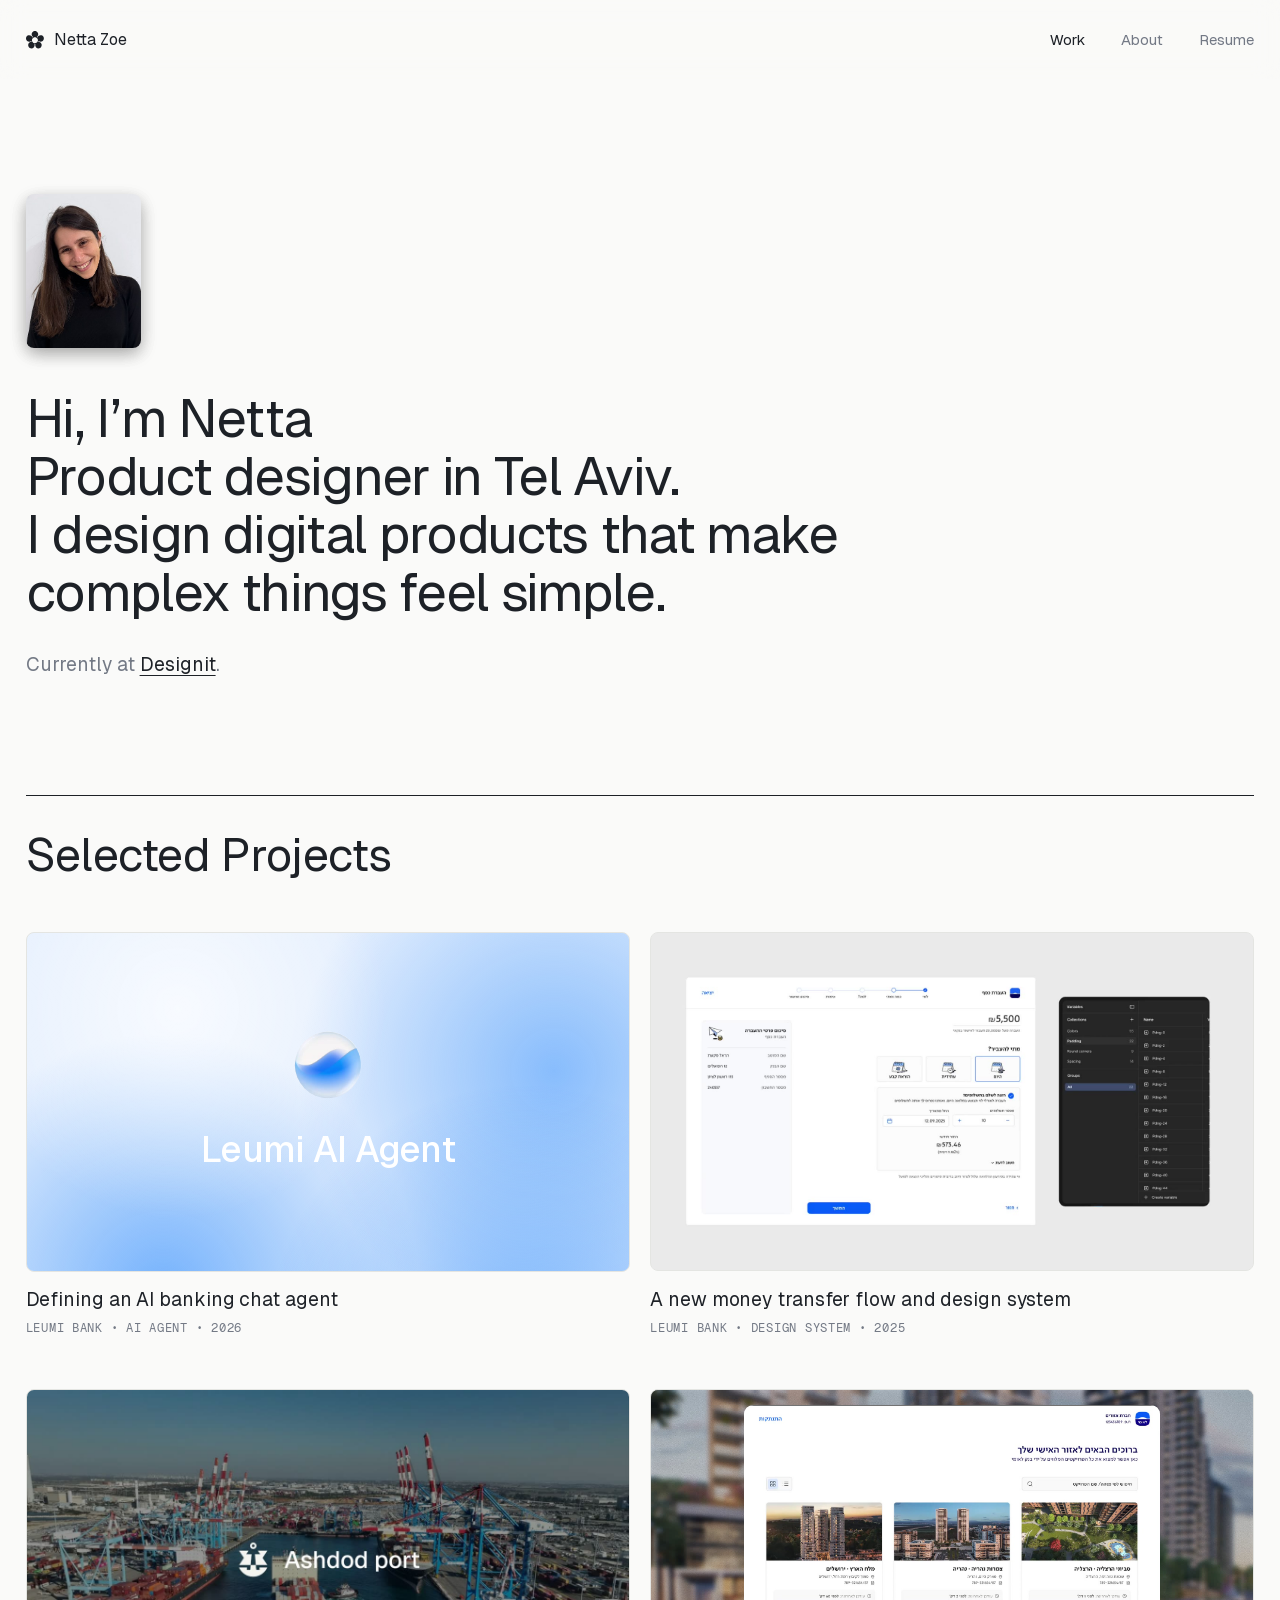
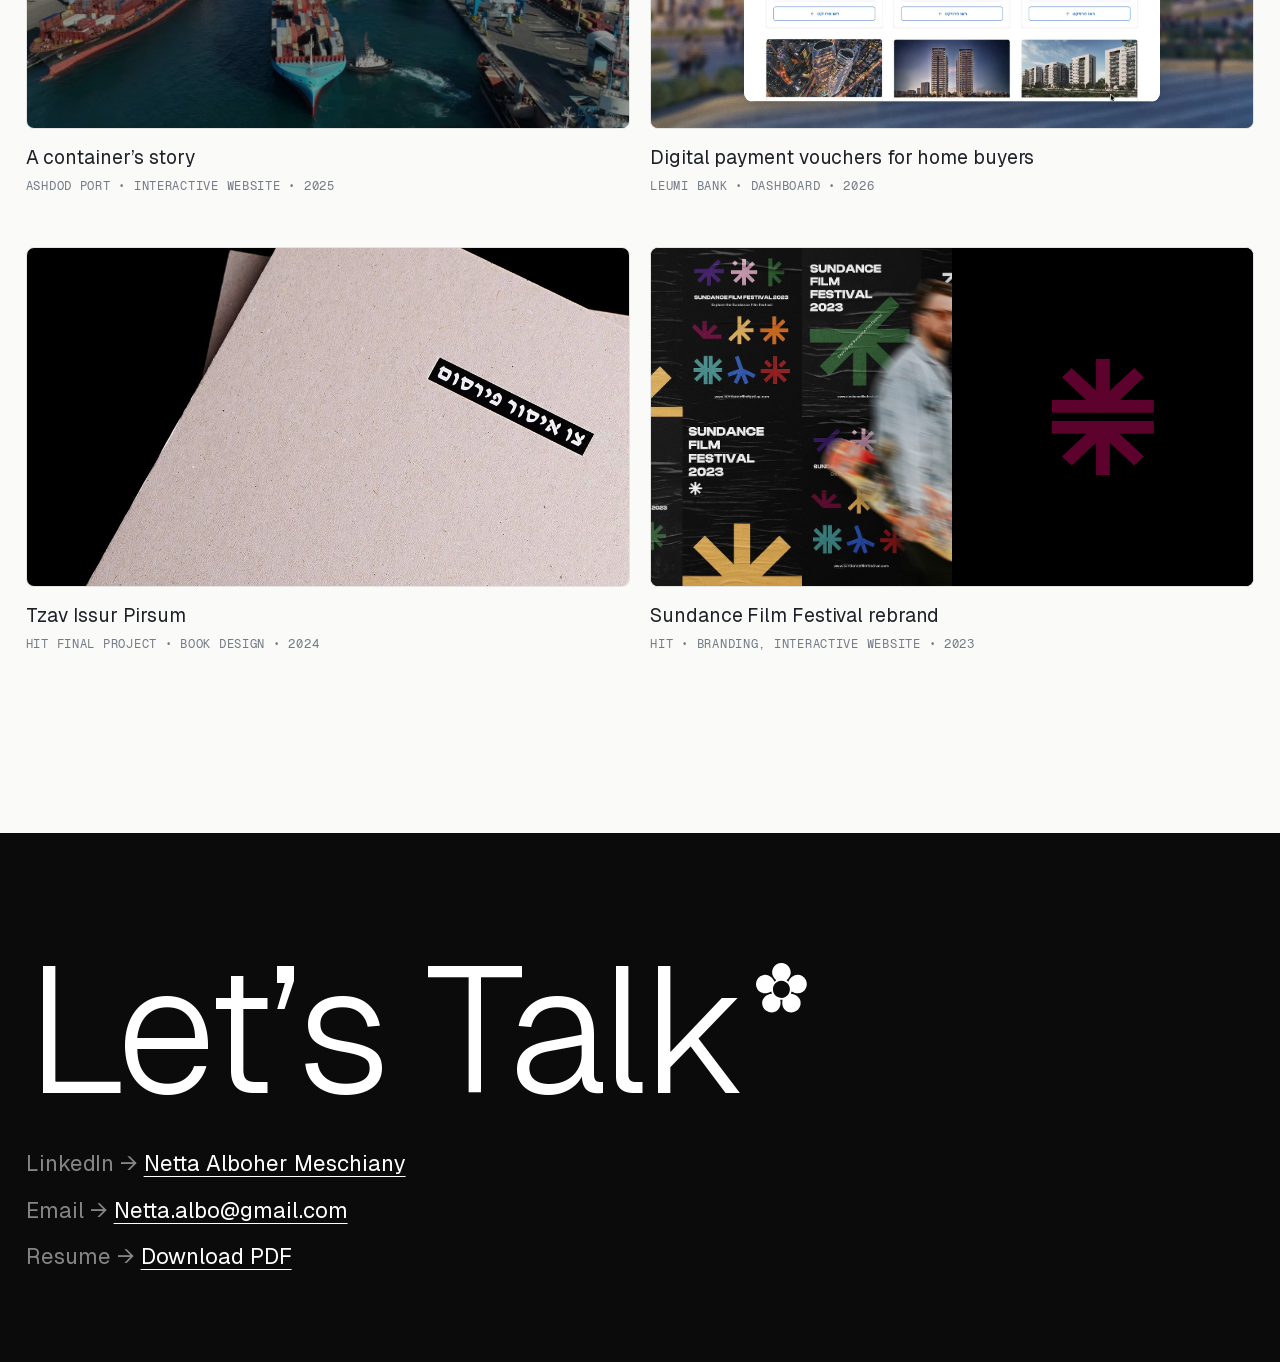
==== commit 319bf30b: "SEO: page titles with name, Person structured data, richer description Co-Authored-By: Claude Opus 5" ====
--- a/index.html
+++ b/index.html
@@ -3,13 +3,13 @@
 <head>
 <meta charset="utf-8">
 <meta name="viewport" content="width=device-width, initial-scale=1, viewport-fit=cover">
-<title>Netta Zoe Portfolio</title>
-<meta name="description" content="Netta Zoe, product designer based in Tel Aviv. Currently at Designit.">
+<title>Netta Zoe · Product Designer, Tel Aviv</title>
+<meta name="description" content="Netta Zoe (Alboher Meschiany), product designer in Tel Aviv at Designit. Case studies in AI agents, banking flows, design systems and interactive sites.">
 <link rel="canonical" href="https://www.nettazoe.com/">
 <meta property="og:type" content="website">
 <meta property="og:site_name" content="Netta Zoe">
-<meta property="og:title" content="Netta Zoe Portfolio">
-<meta property="og:description" content="Netta Zoe, product designer based in Tel Aviv. Currently at Designit.">
+<meta property="og:title" content="Netta Zoe · Product Designer, Tel Aviv">
+<meta property="og:description" content="Netta Zoe, product designer in Tel Aviv. Case studies in AI agents, banking flows, design systems and interactive sites.">
 <meta property="og:url" content="https://www.nettazoe.com/">
 <meta property="og:image" content="https://www.nettazoe.com/assets/og.jpg">
 <meta name="twitter:card" content="summary_large_image">
@@ -19,6 +19,7 @@
 <link rel="apple-touch-icon" href="assets/apple-touch-icon.png">
 <meta name="theme-color" content="#fafaf9">
 <link rel="stylesheet" href="styles.css">
+<script type="application/ld+json">{"@context": "https://schema.org", "@type": "Person", "name": "Netta Zoe", "alternateName": ["Netta Alboher Meschiany", "Netta Alboher", "נטע אלבוהר"], "url": "https://www.nettazoe.com/", "image": "https://www.nettazoe.com/assets/portrait.jpg", "jobTitle": "Product Designer", "worksFor": {"@type": "Organization", "name": "Designit"}, "alumniOf": {"@type": "CollegeOrUniversity", "name": "Holon Institute of Technology (HIT)"}, "address": {"@type": "PostalAddress", "addressLocality": "Tel Aviv", "addressCountry": "IL"}, "sameAs": ["https://www.linkedin.com/in/netta-alboher/"]}</script>
 </head>
 <body>
 <script>(() => {
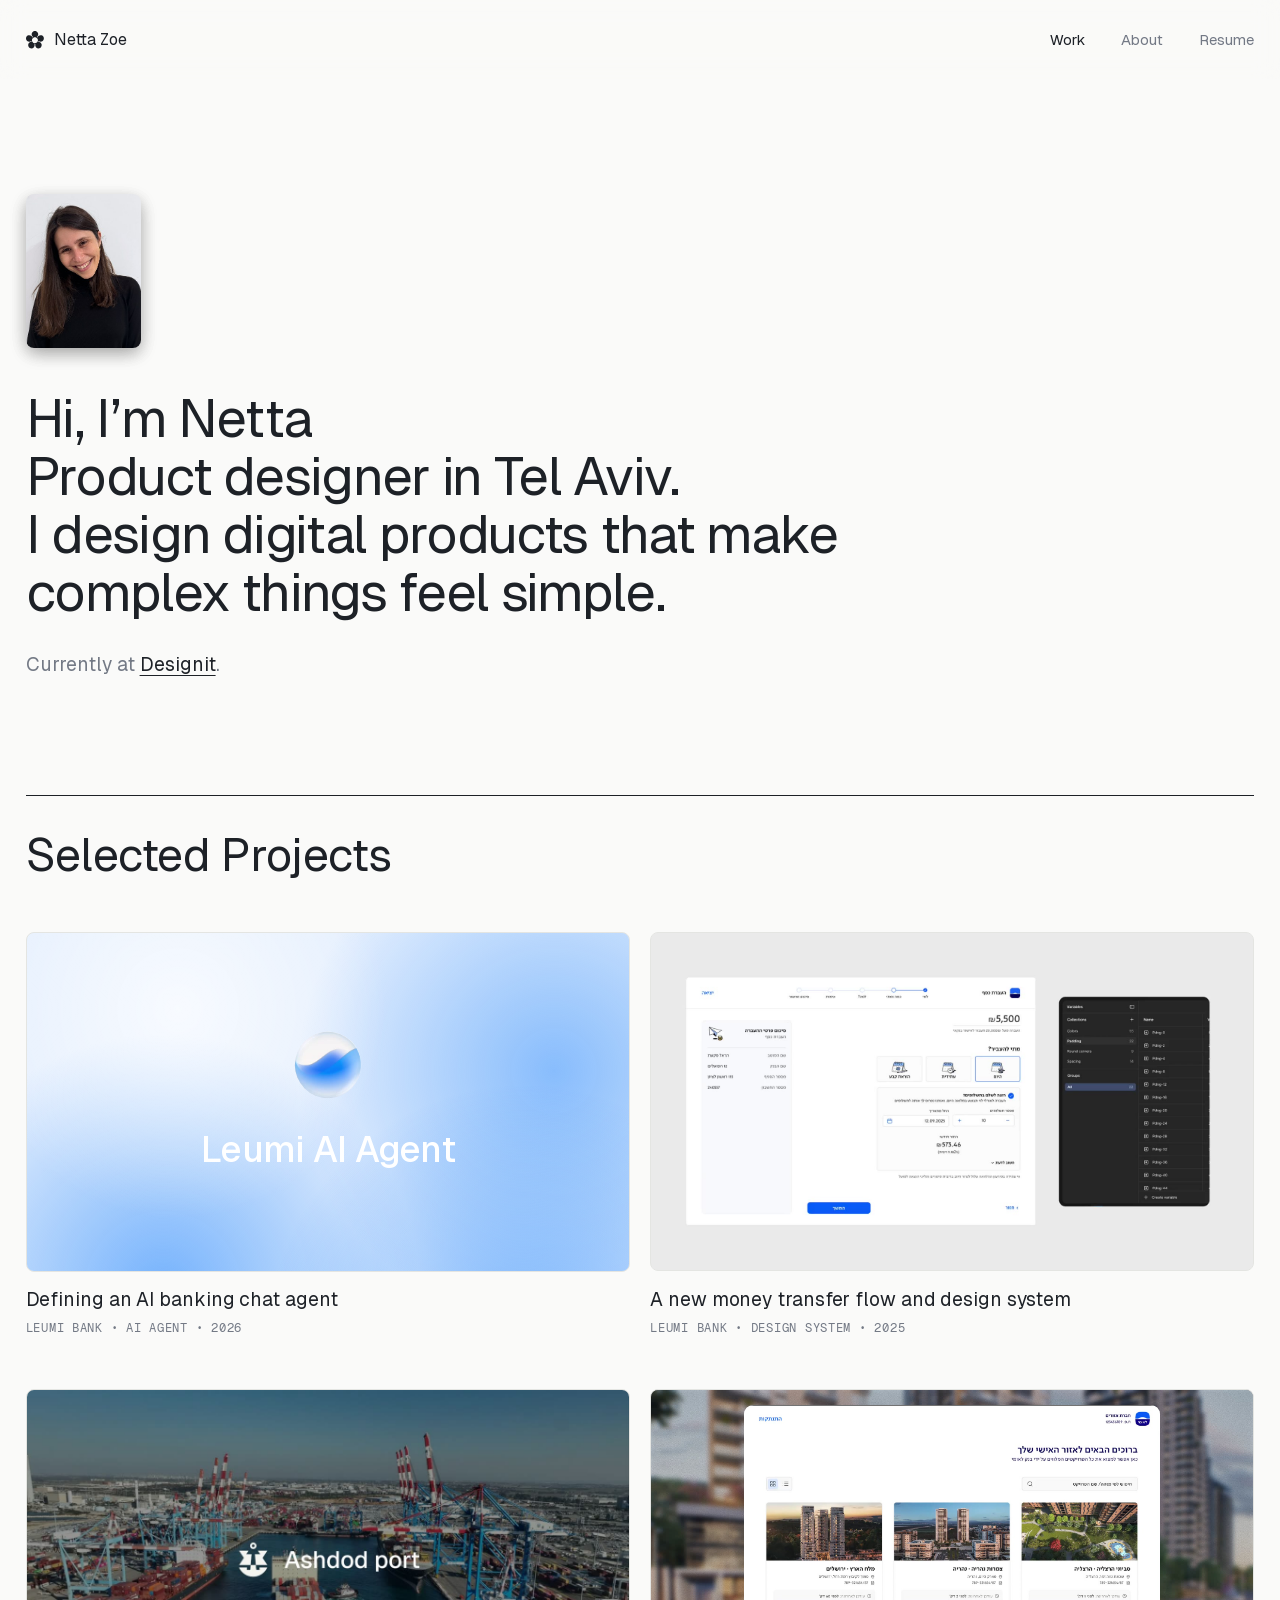
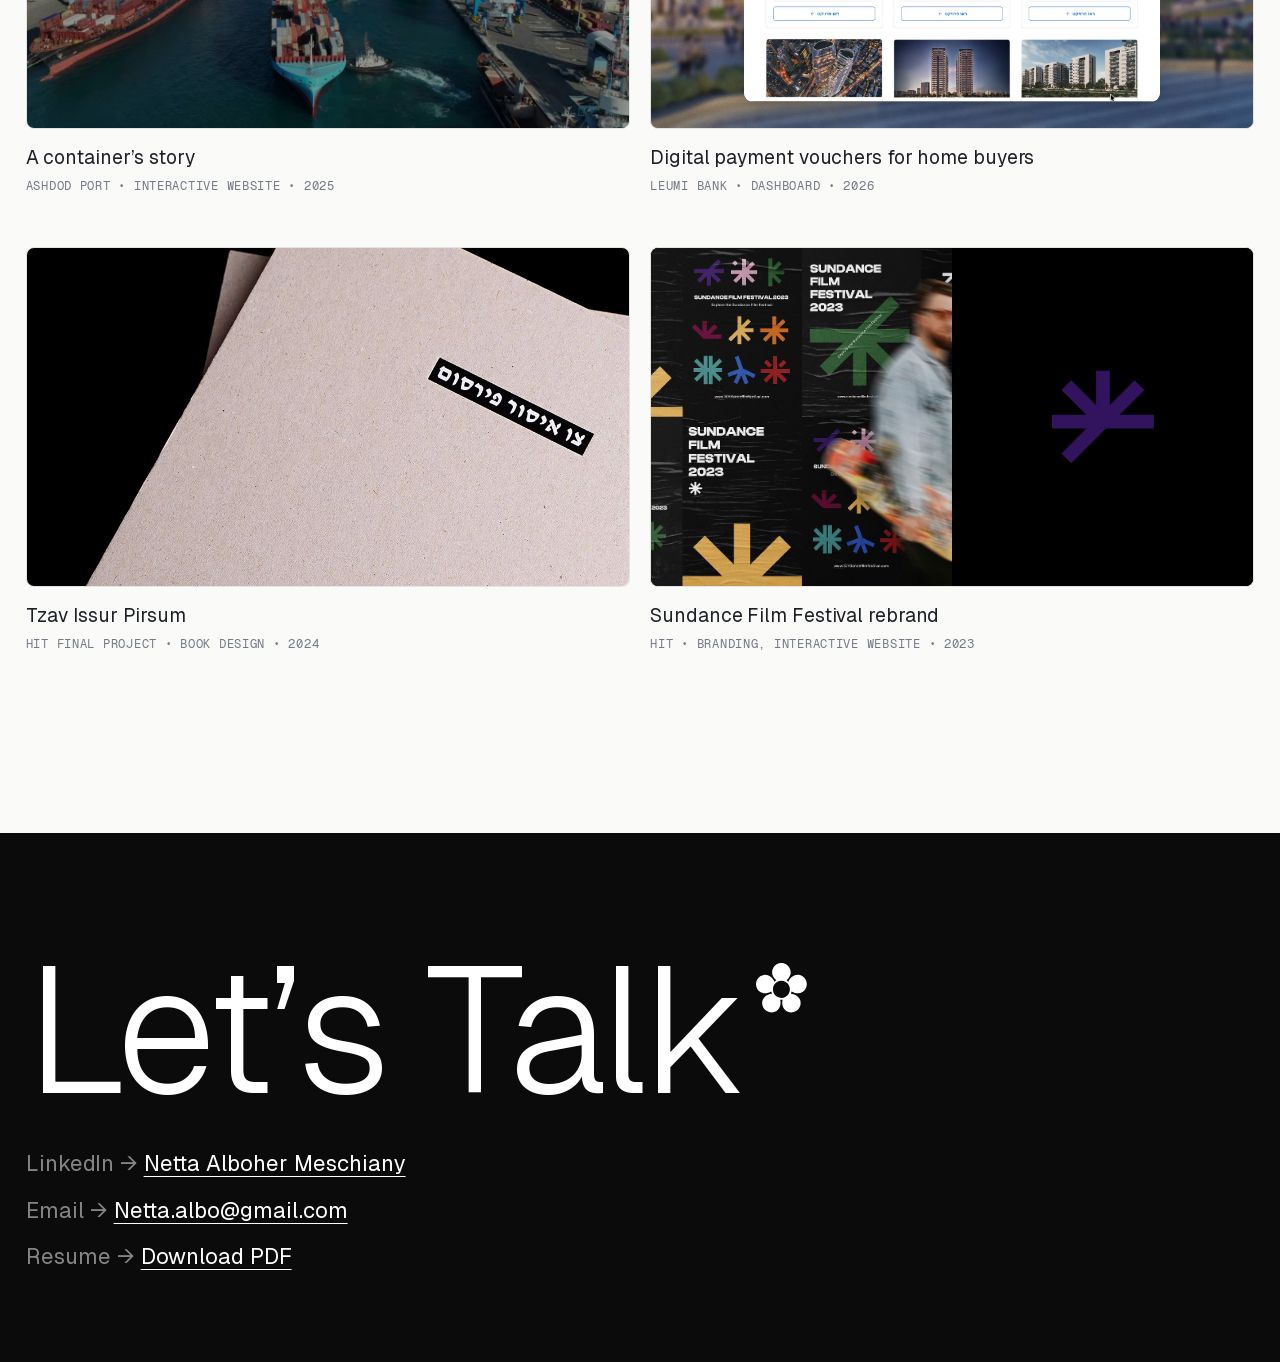
==== commit e0602e44: "Mobile: reliable video autoplay, hide play/restart buttons on touch screens Co-Authored-By: Claude O" ====
--- a/index.html
+++ b/index.html
@@ -5,13 +5,13 @@
 <meta name="viewport" content="width=device-width, initial-scale=1, viewport-fit=cover">
 <title>Netta Zoe · Product Designer, Tel Aviv</title>
 <meta name="description" content="Netta Zoe (Alboher Meschiany), product designer in Tel Aviv at Designit. Case studies in AI agents, banking flows, design systems and interactive sites.">
-<link rel="canonical" href="https://www.nettazoe.com/">
+<link rel="canonical" href="https://nettazoe.com/">
 <meta property="og:type" content="website">
 <meta property="og:site_name" content="Netta Zoe">
 <meta property="og:title" content="Netta Zoe · Product Designer, Tel Aviv">
 <meta property="og:description" content="Netta Zoe, product designer in Tel Aviv. Case studies in AI agents, banking flows, design systems and interactive sites.">
-<meta property="og:url" content="https://www.nettazoe.com/">
-<meta property="og:image" content="https://www.nettazoe.com/assets/og.jpg">
+<meta property="og:url" content="https://nettazoe.com/">
+<meta property="og:image" content="https://nettazoe.com/assets/og.jpg">
 <meta name="twitter:card" content="summary_large_image">
 <link rel="preload" href="assets/fonts/Geist-Variable.woff2" as="font" type="font/woff2" crossorigin>
 <link rel="icon" href="assets/favicon.svg" type="image/svg+xml">
@@ -19,7 +19,11 @@
 <link rel="apple-touch-icon" href="assets/apple-touch-icon.png">
 <meta name="theme-color" content="#fafaf9">
 <link rel="stylesheet" href="styles.css">
-<script type="application/ld+json">{"@context": "https://schema.org", "@type": "Person", "name": "Netta Zoe", "alternateName": ["Netta Alboher Meschiany", "Netta Alboher", "נטע אלבוהר"], "url": "https://www.nettazoe.com/", "image": "https://www.nettazoe.com/assets/portrait.jpg", "jobTitle": "Product Designer", "worksFor": {"@type": "Organization", "name": "Designit"}, "alumniOf": {"@type": "CollegeOrUniversity", "name": "Holon Institute of Technology (HIT)"}, "address": {"@type": "PostalAddress", "addressLocality": "Tel Aviv", "addressCountry": "IL"}, "sameAs": ["https://www.linkedin.com/in/netta-alboher/"]}</script>
+<script type="application/ld+json">{"@context": "https://schema.org", "@type": "Person", "name": "Netta Zoe", "alternateName": ["Netta Alboher Meschiany", "Netta Alboher", "נטע אלבוהר"], "url": "https://nettazoe.com/", "image": "https://nettazoe.com/assets/portrait.jpg", "jobTitle": "Product Designer", "worksFor": {"@type": "Organization", "name": "Designit"}, "alumniOf": {"@type": "CollegeOrUniversity", "name": "Holon Institute of Technology (HIT)"}, "address": {"@type": "PostalAddress", "addressLocality": "Tel Aviv", "addressCountry": "IL"}, "sameAs": ["https://www.linkedin.com/in/netta-alboher/"]}</script>
+<script>
+  window.va = window.va || function () { (window.vaq = window.vaq || []).push(arguments); };
+</script>
+<script defer src="/_vercel/insights/script.js"></script>
 </head>
 <body>
 <script>(() => {
@@ -129,5 +133,15 @@
     });
   }
 })();</script>
+<script>(() => {
+  const vids = [...document.querySelectorAll('video[autoplay]')];
+  vids.forEach(v => { v.muted = true; v.defaultMuted = true; v.playsInline = true; v.setAttribute('playsinline', ''); v.setAttribute('webkit-playsinline', ''); v.setAttribute('preload', 'metadata'); });
+  const tryPlay = v => { if (v.dataset.userPaused) return; const p = v.play(); if (p && p.catch) p.catch(() => {}); };
+  const io = 'IntersectionObserver' in window ? new IntersectionObserver(es => es.forEach(e => { e.isIntersecting ? tryPlay(e.target) : e.target.pause(); }), { rootMargin: '200px' }) : null;
+  vids.forEach(v => io ? io.observe(v) : tryPlay(v));
+  const kick = () => { vids.forEach(v => { const r = v.getBoundingClientRect(); if (r.bottom > -200 && r.top < innerHeight + 200) tryPlay(v); }); };
+  ['touchstart', 'pointerdown', 'scroll'].forEach(ev => addEventListener(ev, kick, { passive: true, once: ev !== 'scroll' }));
+  document.querySelectorAll('.sc-play').forEach(b => b.addEventListener('click', () => { const v = b.closest('.media').querySelector('video'); if (v.paused) v.dataset.userPaused = '1'; else delete v.dataset.userPaused; }));
+})();</script>
 </body>
 </html>
--- a/styles.css
+++ b/styles.css
@@ -658,3 +658,5 @@
 .reflection li b { display: block; margin-bottom: 4px; color: var(--fg); font-weight: 500; font-size: 16px; }
 .reflection li { line-height: 1.6; padding-block: 20px; }
 .nf { min-height: 60vh; padding-block: 120px; display: flex; flex-direction: column; gap: 16px; }
+/* phones: no play/restart chrome, videos just play (sound toggle stays) */
+@media (hover: none) { .stage-ctrl .sc-play, .stage-ctrl .sc-restart { display: none; } .stage-ctrl { opacity: 1; } }
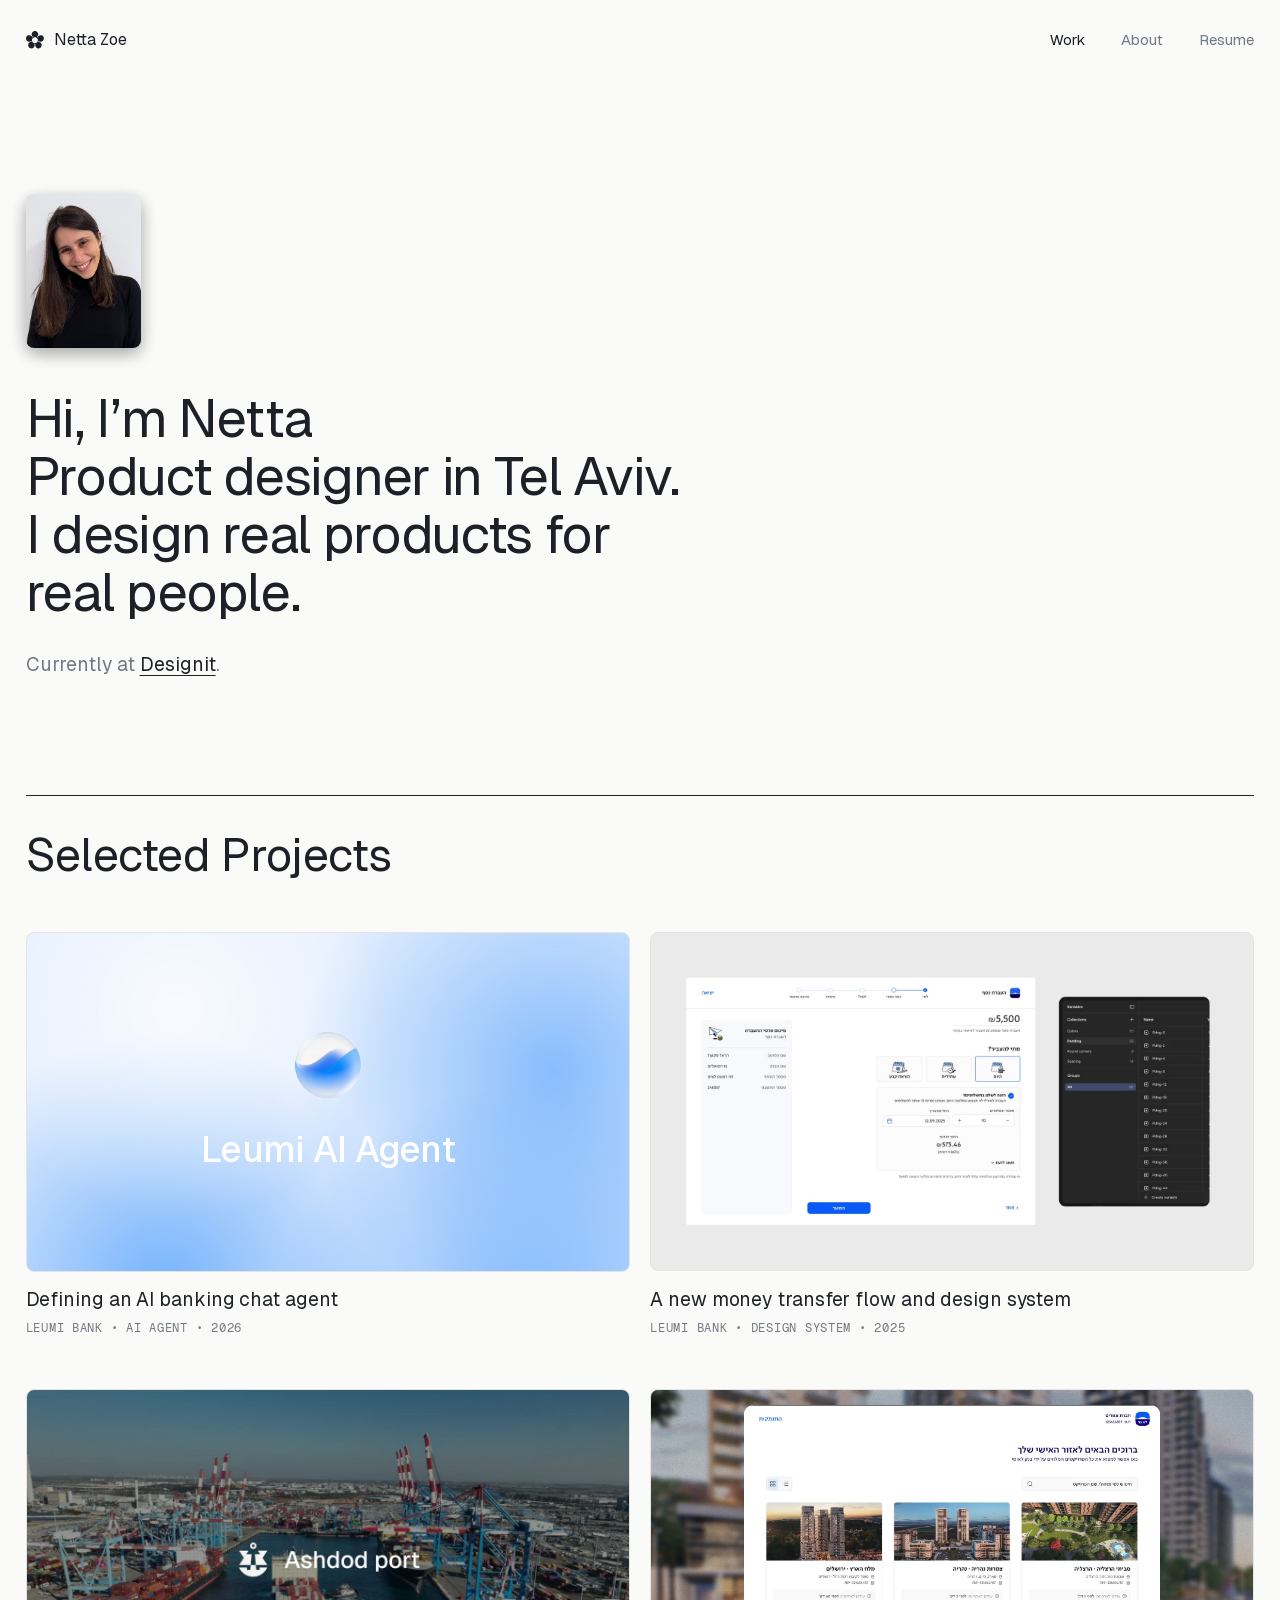
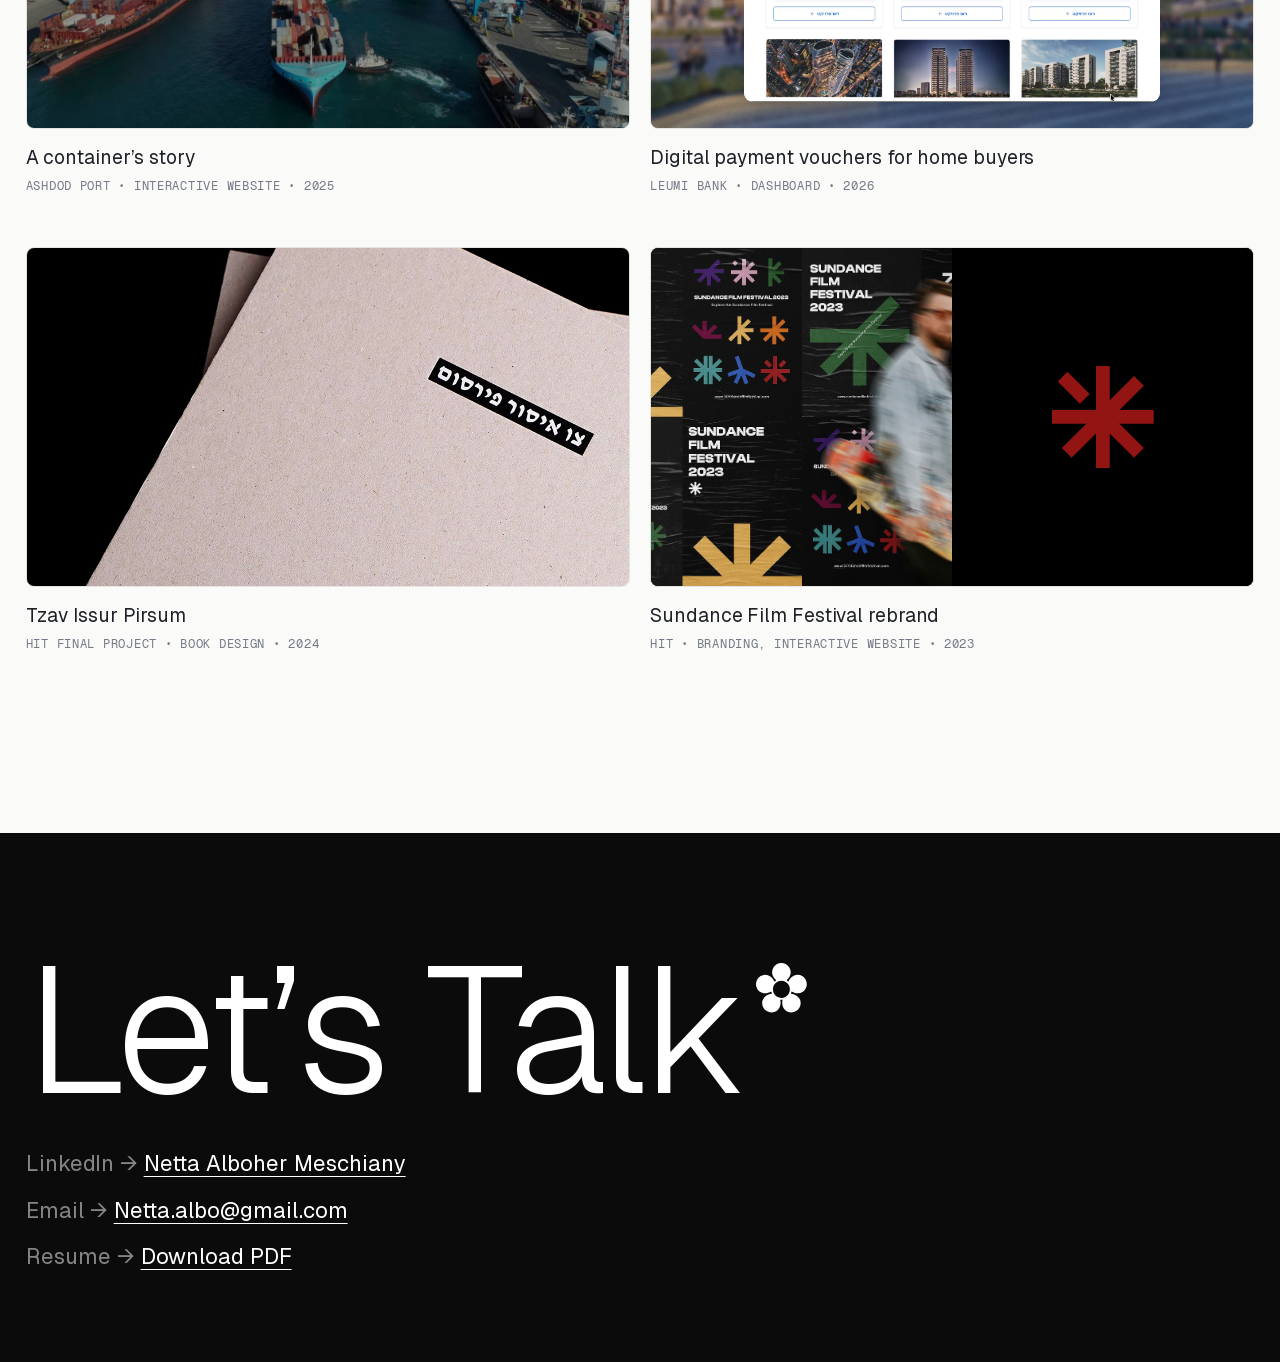
==== commit fa1254db: "Update home intro line; remove leftover chips on Leumi AI page Co-Authored-By: Claude Opus 5.5 <nore" ====
--- a/index.html
+++ b/index.html
@@ -51,7 +51,7 @@
       <figure class="ps-front"><div class="media "><img src="assets/portrait.jpg" alt="Netta Zoe" loading="lazy"></div></figure>
     </div>
     <h1><span class="hi">Hi, I’m Netta</span>
-      Product designer in Tel&nbsp;Aviv.<br>I design digital products that make complex things feel simple.</h1>
+      Product designer in Tel&nbsp;Aviv.<br>I design real products for real people.</h1>
     <p class="lede">Currently at <a href="https://www.designit.com" target="_blank" rel="noopener">Designit</a>.</p>
   </section>
 
@@ -140,7 +140,8 @@
   const io = 'IntersectionObserver' in window ? new IntersectionObserver(es => es.forEach(e => { e.isIntersecting ? tryPlay(e.target) : e.target.pause(); }), { rootMargin: '200px' }) : null;
   vids.forEach(v => io ? io.observe(v) : tryPlay(v));
   const kick = () => { vids.forEach(v => { const r = v.getBoundingClientRect(); if (r.bottom > -200 && r.top < innerHeight + 200) tryPlay(v); }); };
-  ['touchstart', 'pointerdown', 'scroll'].forEach(ev => addEventListener(ev, kick, { passive: true, once: ev !== 'scroll' }));
+  ['touchend', 'click', 'scroll'].forEach(ev => addEventListener(ev, kick, { passive: true }));
+  addEventListener('pageshow', kick); document.addEventListener('visibilitychange', () => { if (!document.hidden) kick(); });
   document.querySelectorAll('.sc-play').forEach(b => b.addEventListener('click', () => { const v = b.closest('.media').querySelector('video'); if (v.paused) v.dataset.userPaused = '1'; else delete v.dataset.userPaused; }));
 })();</script>
 </body>
--- a/styles.css
+++ b/styles.css
@@ -660,3 +660,6 @@
 .nf { min-height: 60vh; padding-block: 120px; display: flex; flex-direction: column; gap: 16px; }
 /* phones: no play/restart chrome, videos just play (sound toggle stays) */
 @media (hover: none) { .stage-ctrl .sc-play, .stage-ctrl .sc-restart { display: none; } .stage-ctrl { opacity: 1; } }
+/* iOS: never show Safari's native big play button over autoplay videos (Low Power Mode) */
+video::-webkit-media-controls-start-playback-button { display: none !important; -webkit-appearance: none; }
+video::-webkit-media-controls, video::-webkit-media-controls-panel, video::-webkit-media-controls-overlay-play-button { display: none !important; -webkit-appearance: none; }
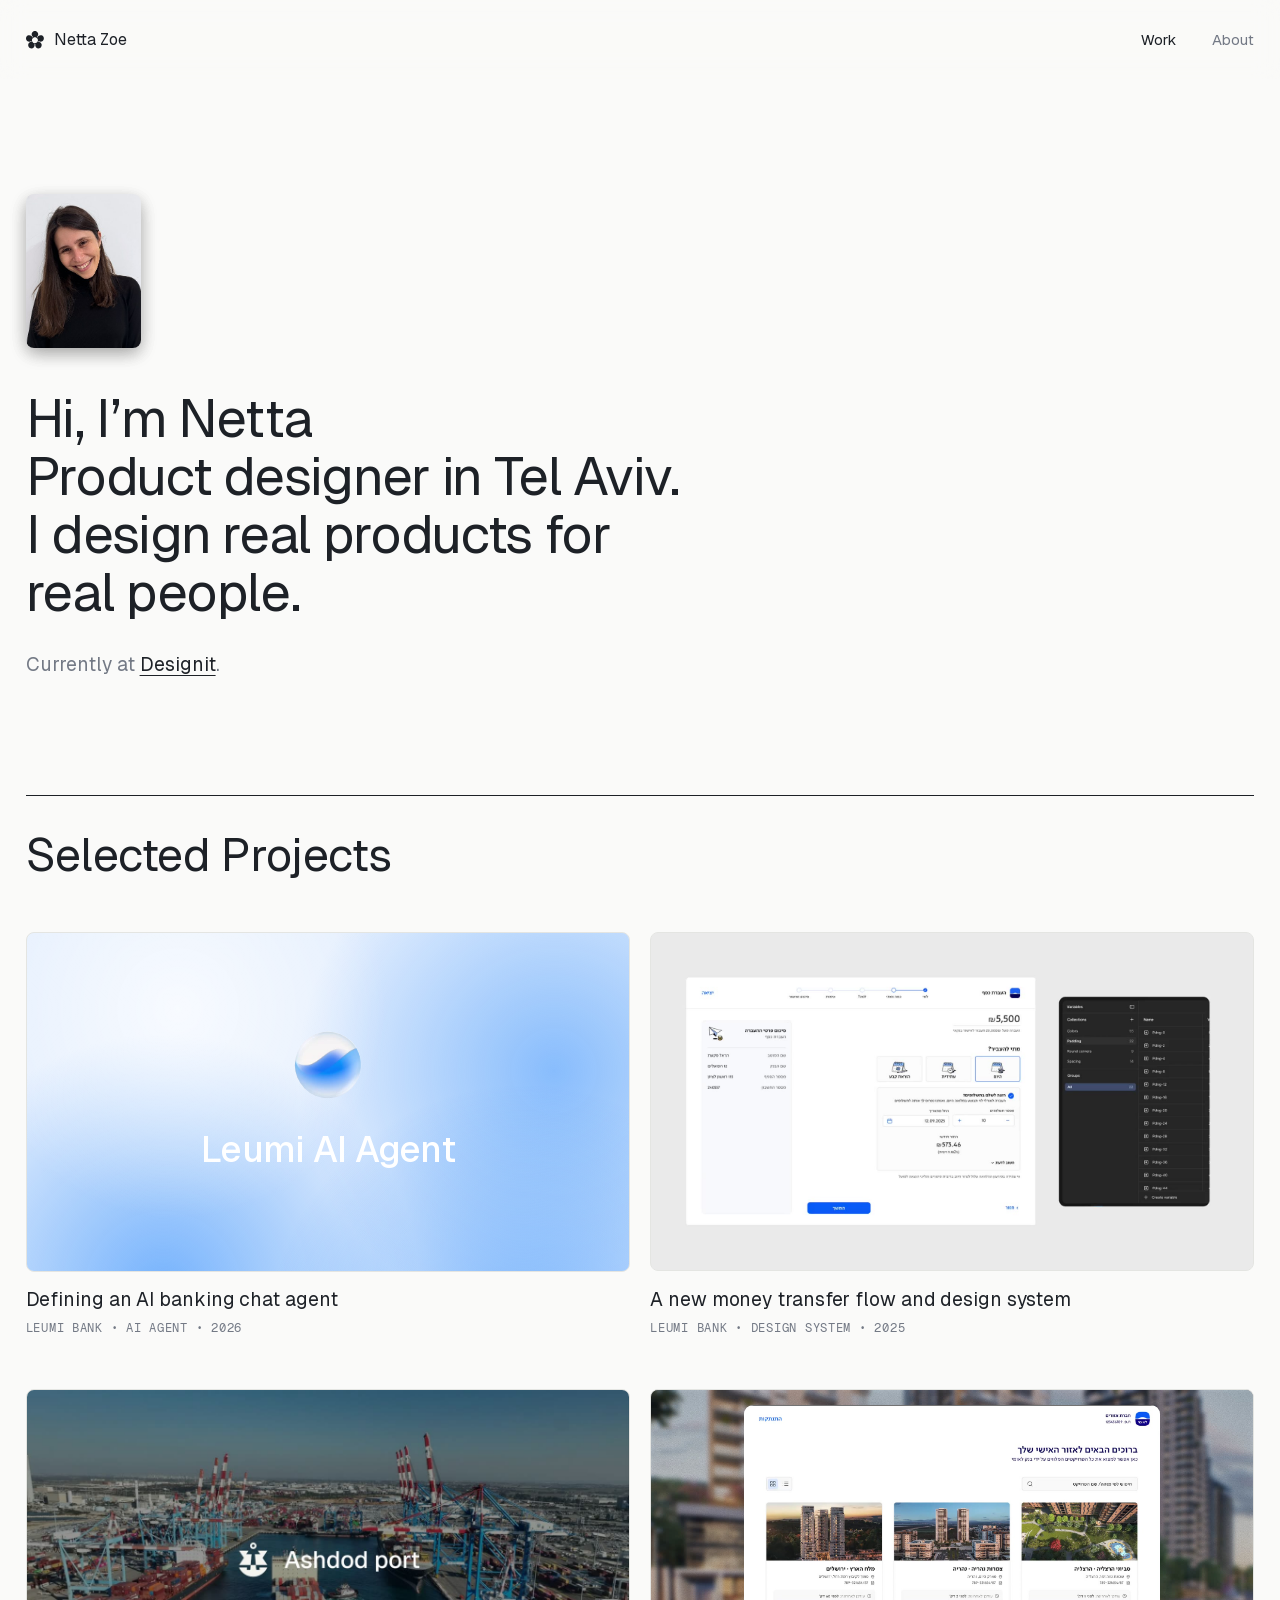
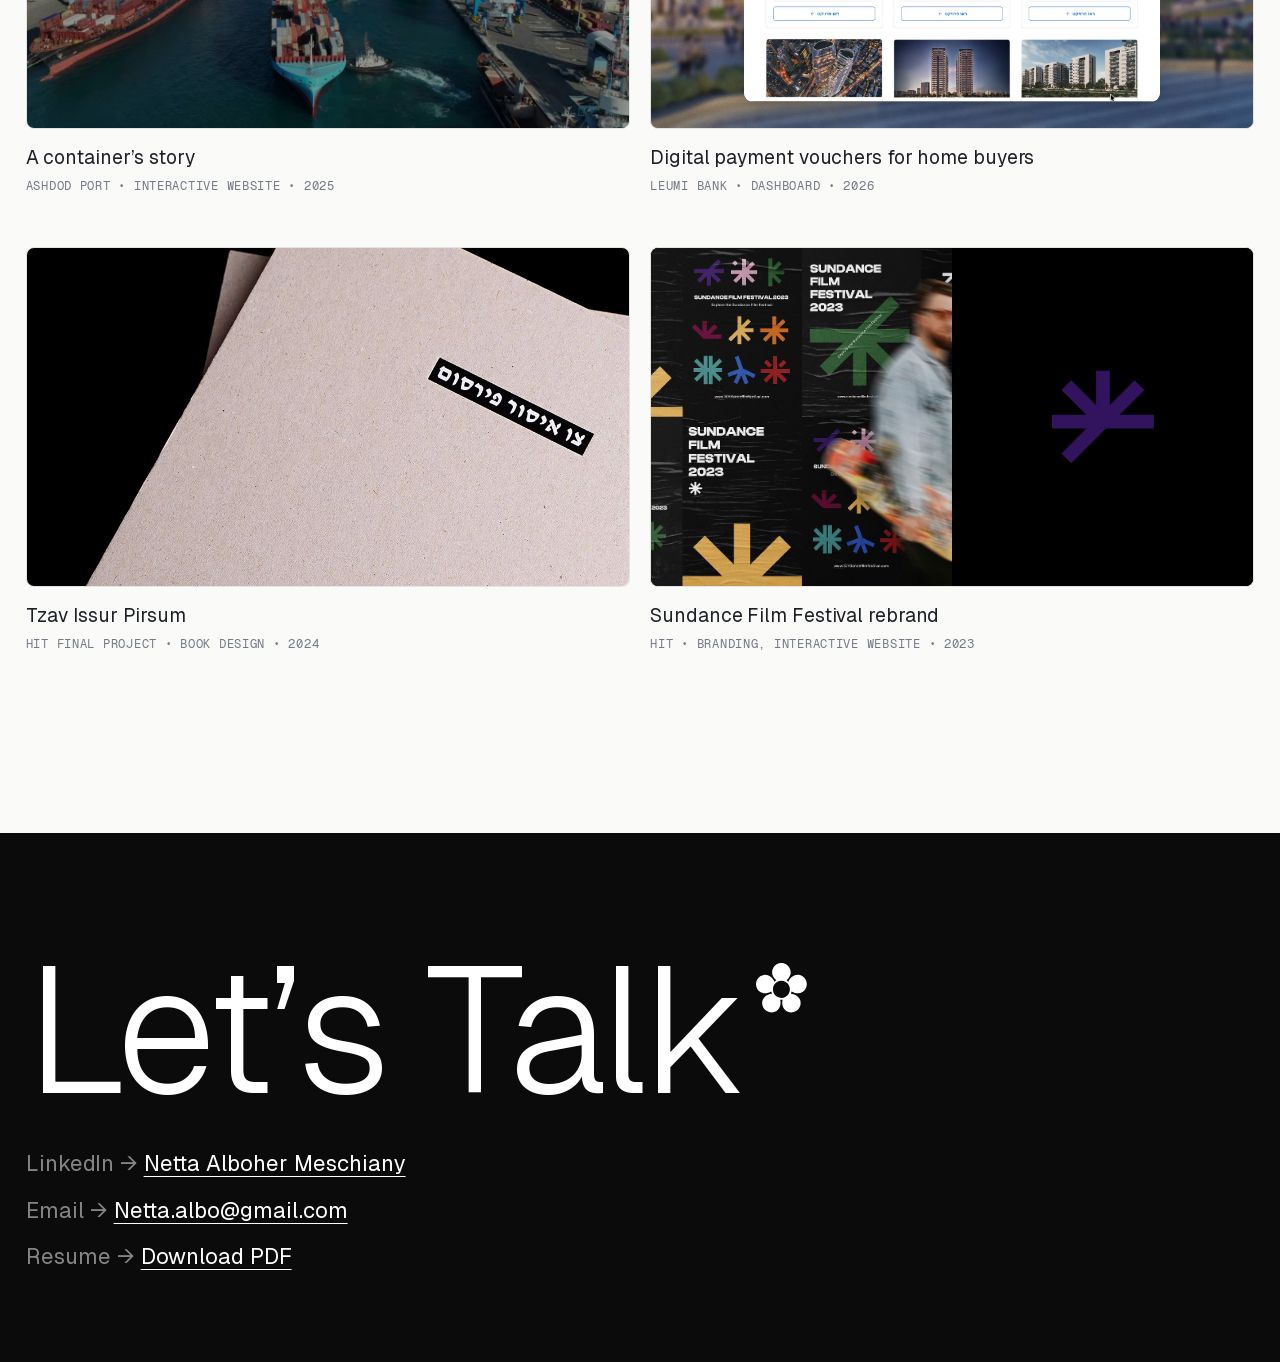
==== commit 6c4493a9: "Remove Resume link from header nav Co-Authored-By: Claude Opus 5.5 <noreply@anthropic.com> Claude-Se" ====
--- a/index.html
+++ b/index.html
@@ -39,7 +39,7 @@
 <header class="nav">
   <div class="wrap wide">
     <a class="brand" href="index.html"><svg><use href="#flower"/></svg>Netta Zoe</a>
-    <nav class="nav-links"><a href="index.html#work" aria-current="page">Work</a><a href="about.html">About</a><a href="assets/resume.pdf" target="_blank" rel="noopener">Resume</a></nav>
+    <nav class="nav-links"><a href="index.html#work" aria-current="page">Work</a><a href="about.html">About</a></nav>
   </div>
 </header>
 
